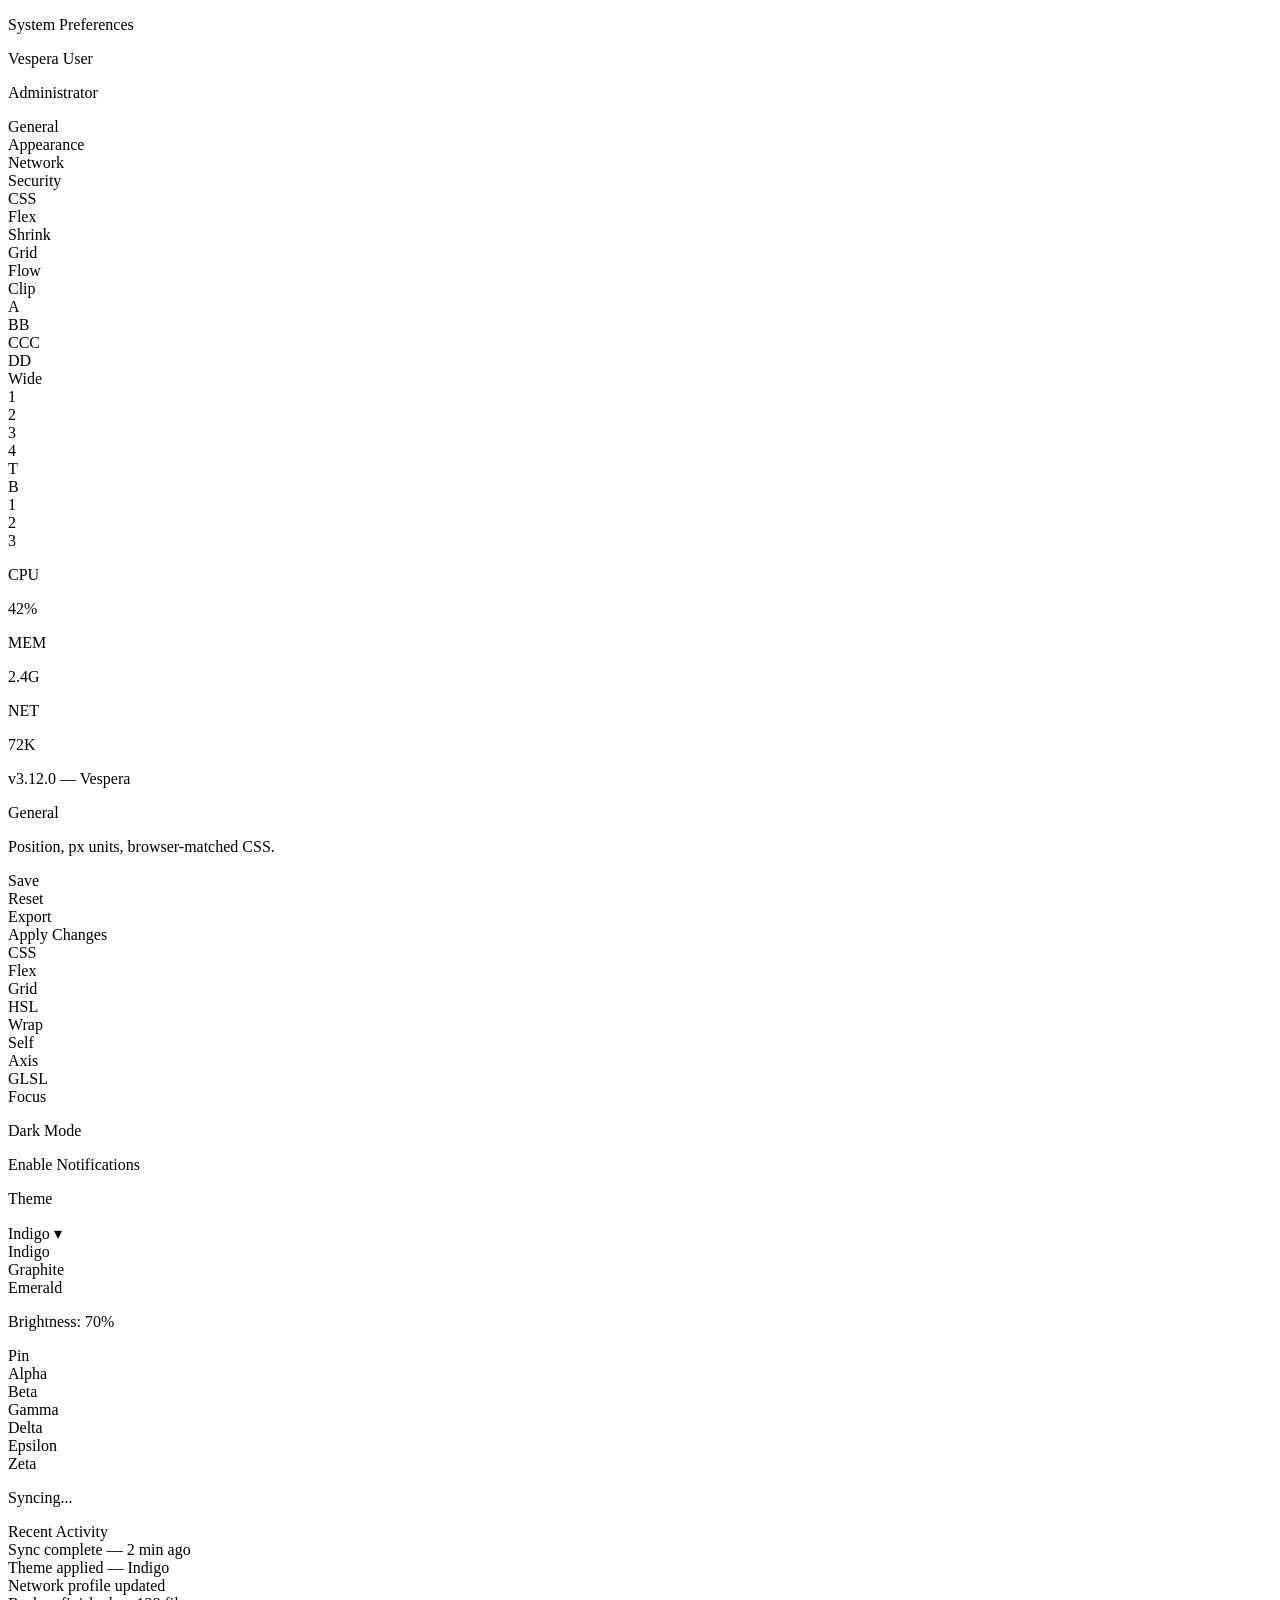
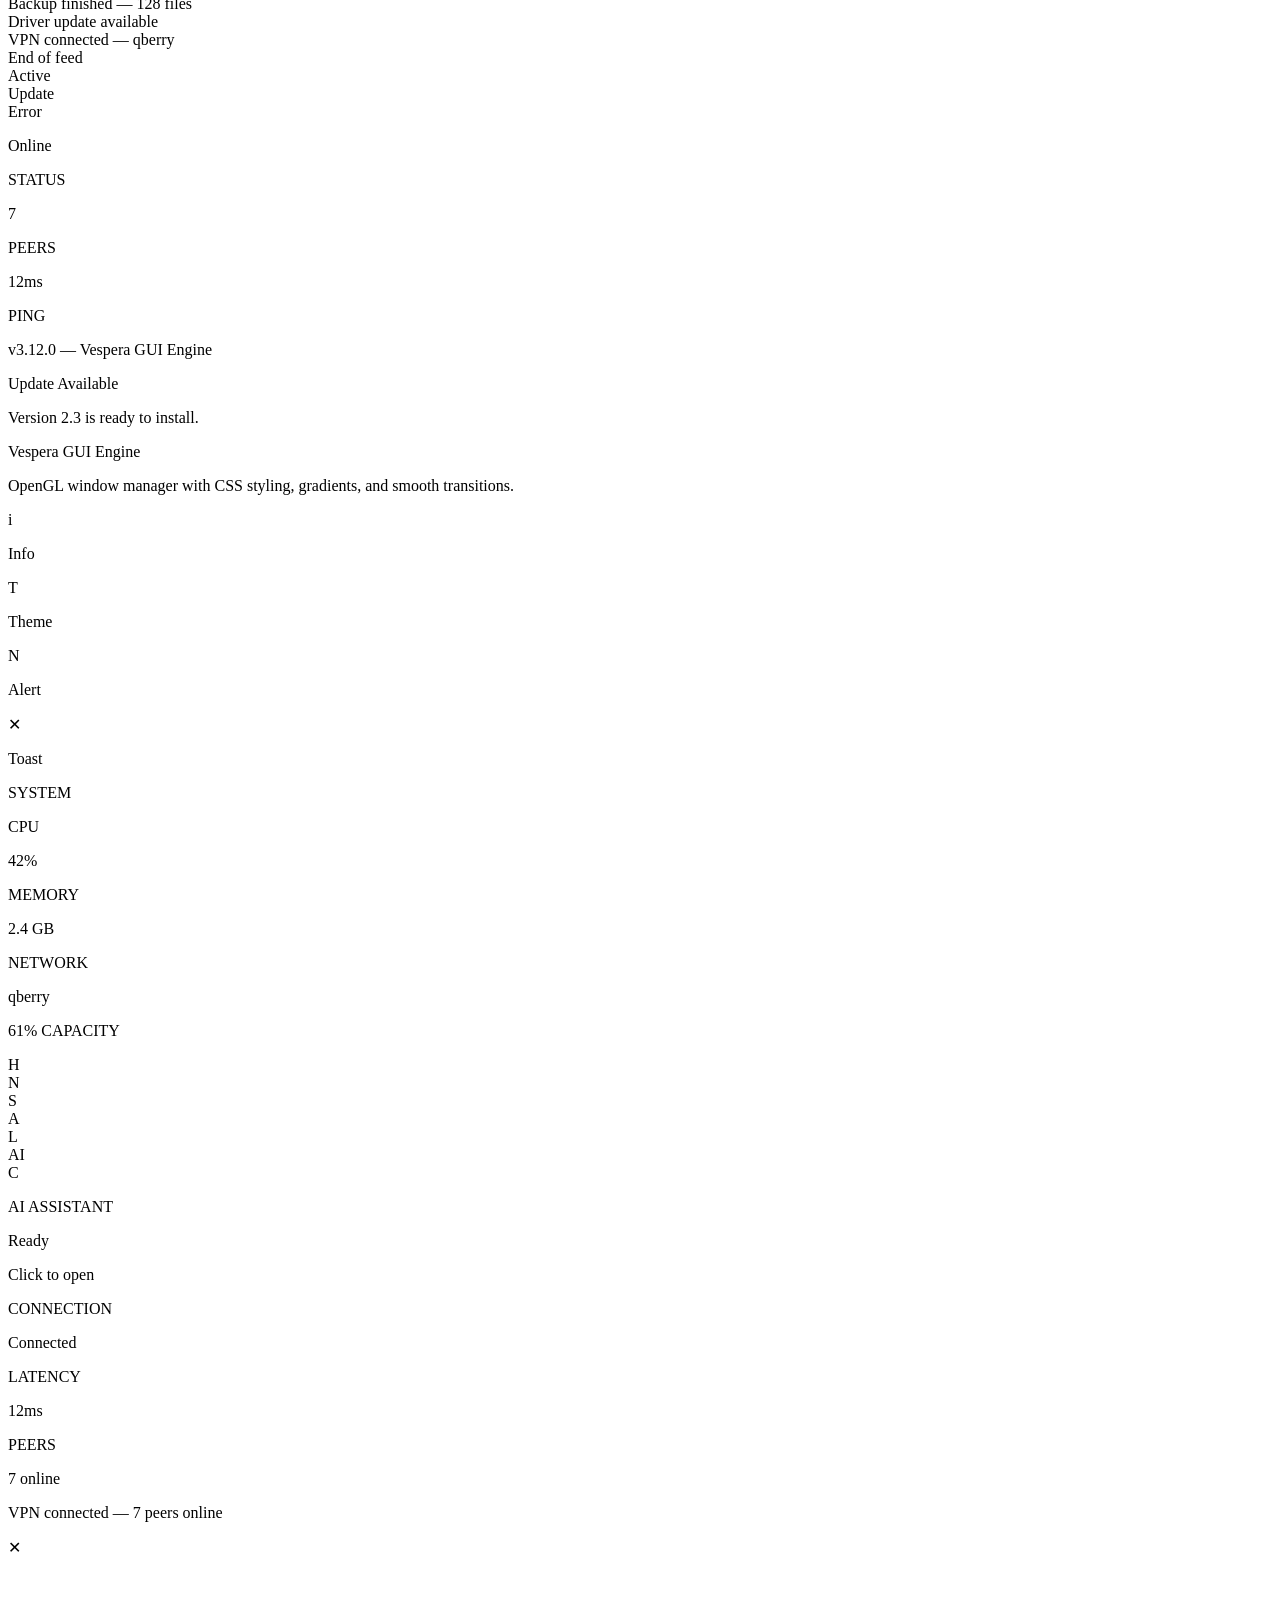
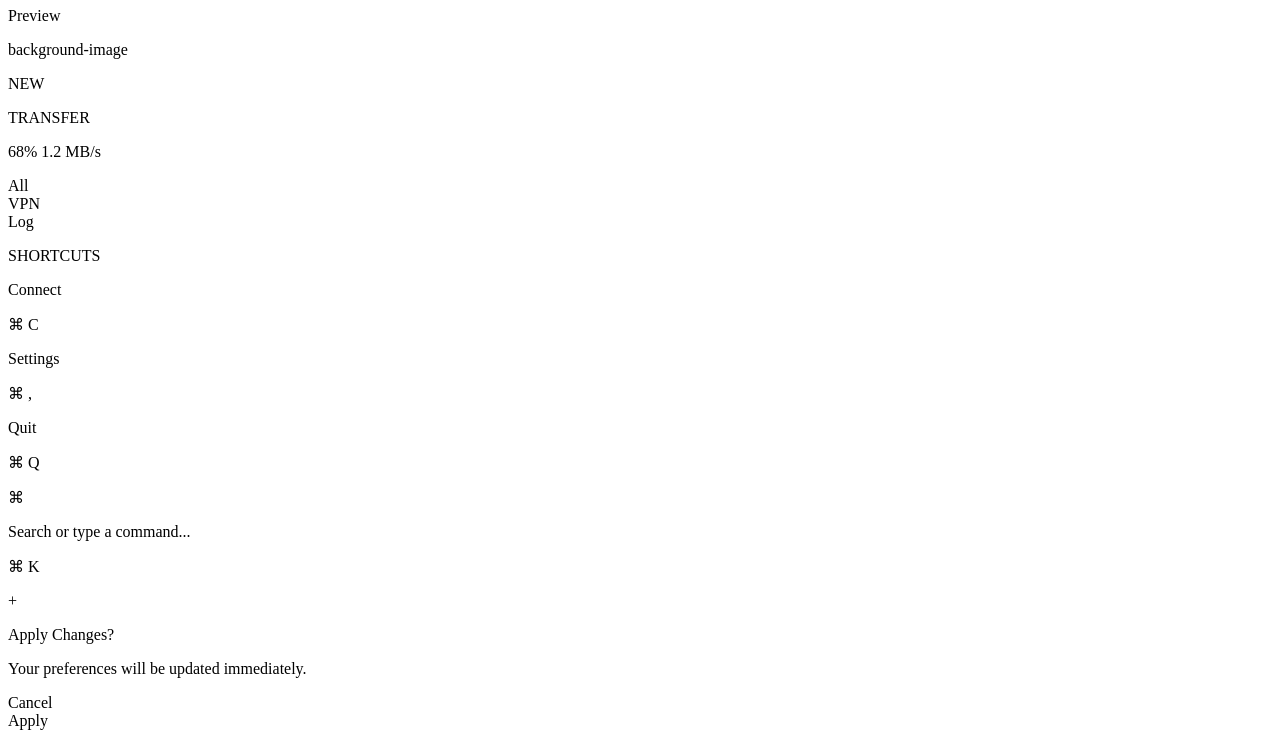
==== ui/demo.html @ 944b17fa "🐛 bug fix" ====
<!DOCTYPE html>
<html lang="en">
<head>
  <meta charset="utf-8">
  <meta name="viewport" content="width=device-width, initial-scale=1">
  <title>Vespera GUI Engine v3.12</title>
  <link rel="stylesheet" type="text/css" href="demo.css">
</head>
<body>
<div id="main_win" class="window focused">
  <div id="title_bar">
    <div id="title_drag" class="title_drag" draggable="1"></div>
    <div id="btn_close" class="btn_os"></div>
    <div id="btn_min" class="btn_os"></div>
    <div id="btn_max" class="btn_os"></div>
    <p id="title_text">System Preferences</p>
  </div>
  <div id="sidebar">
    <div id="sidebar_avatar"></div>
    <p id="sidebar_username">Vespera User</p>
    <p id="sidebar_role">Administrator</p>
    <div id="nav_1" class="nav_item active">General<div id="nav_dot_1" class="nav_dot"></div></div>
    <div id="nav_2" class="nav_item">Appearance<div id="nav_dot_2" class="nav_dot"></div></div>
    <div id="nav_3" class="nav_item">Network</div>
    <div id="nav_4" class="nav_item">Security</div>
    <div id="tag_cloud">
      <div class="tag">CSS</div>
      <div class="tag">Flex</div>
      <div class="tag wide">Shrink</div>
      <div class="tag">Grid</div>
      <div class="tag">Flow</div>
      <div class="tag wide">Clip</div>
    </div>
    <div id="shrink_row">
      <div class="shrink_item">A</div>
      <div class="shrink_item">BB</div>
      <div class="shrink_item">CCC</div>
      <div class="shrink_item">DD</div>
    </div>
    <div id="dense_demo">
      <div id="dense_wide" class="dense_cell">Wide</div>
      <div class="dense_cell">1</div>
      <div class="dense_cell">2</div>
      <div class="dense_cell">3</div>
      <div class="dense_cell">4</div>
    </div>
    <div id="col_dense_demo">
      <div id="col_dense_tall" class="col_dense_cell">T</div>
      <div id="col_dense_b" class="col_dense_cell">B</div>
      <div class="col_dense_cell">1</div>
      <div class="col_dense_cell">2</div>
      <div class="col_dense_cell">3</div>
    </div>
    <div id="stat_cpu" class="stat_card">
      <p class="stat_label">CPU</p>
      <p class="stat_val">42%</p>
      <div class="stat_bar_bg"><div id="cpu_bar_fill" class="stat_bar_fill"></div></div>
    </div>
    <div id="stat_mem" class="stat_card">
      <p class="stat_label">MEM</p>
      <p class="stat_val">2.4G</p>
      <div class="stat_bar_bg"><div id="mem_bar_fill" class="stat_bar_fill"></div></div>
    </div>
    <div id="stat_net" class="stat_card">
      <p class="stat_label">NET</p>
      <p class="stat_val">72K</p>
      <div class="stat_bar_bg"><div id="net_bar_fill" class="stat_bar_fill"></div></div>
    </div>
    <p id="sidebar_version">v3.12.0 — Vespera</p>
  </div>
  <div id="content">
    <p id="section_title">General</p>
    <p id="desc" aria-live="polite">Position, px units, browser-matched CSS.</p>
    <div id="sep1"></div>
    <div id="toolbar">
      <div id="tool_save" class="tool_btn active" role="button" aria-label="Save settings">Save</div>
      <div id="tool_reset" class="tool_btn" role="button">Reset</div>
      <div id="tool_export" class="tool_btn" role="button">Export</div>
    </div>
    <div id="apply_btn" aria-label="Apply all pending settings">Apply Changes</div>
    <div id="chip_row">
      <div class="chip accent" aria-hidden="true">CSS</div>
      <div class="chip" aria-hidden="true">Flex</div>
      <div class="chip">Grid</div>
      <div class="chip">HSL</div>
      <div class="chip">Wrap</div>
      <div class="chip">Self</div>
      <div id="chip_wide" class="chip">Axis</div>
      <div class="chip">GLSL</div>
      <div class="chip">Focus</div>
    </div>
    <p id="toggle_row_label">Dark Mode</p>
    <div id="toggle_knob_track" class="toggle">
      <div id="toggle_knob" class="toggle_knob"></div>
    </div>
    <div id="checkbox_notify" class="checkbox"></div>
    <p id="chk_label">Enable Notifications</p>
    <p id="theme_label">Theme</p>
    <div id="theme_combo">
      <div id="theme_select_box" role="combobox" aria-label="Theme" aria-expanded="false">Indigo  ▾</div>
      <div id="select_panel" class="card hidden">
        <div id="opt_blue" class="select_option">Indigo</div>
        <div id="opt_graphite" class="select_option">Graphite</div>
        <div id="opt_green" class="select_option">Emerald</div>
      </div>
    </div>
    <p id="slider_label">Brightness: 70%</p>
    <div id="slider_track">
      <div id="slider_fill"></div>
      <div id="slider_thumb" draggable="2"></div>
    </div>
    <div id="hscroll_panel">
      <div id="hscroll_inner">
        <div id="hs_pin" class="hscroll_chip">Pin</div>
        <div id="hs_1" class="hscroll_chip">Alpha</div>
        <div id="hs_2" class="hscroll_chip">Beta</div>
        <div id="hs_3" class="hscroll_chip">Gamma</div>
        <div id="hs_4" class="hscroll_chip">Delta</div>
        <div id="hs_5" class="hscroll_chip">Epsilon</div>
        <div id="hs_6" class="hscroll_chip">Zeta</div>
      </div>
    </div>
    <p id="progress_label">Syncing...</p>
    <div id="progress_track">
      <div id="progress_fill"></div>
    </div>
    <!-- activity_panel uses normal document flow for scrollable items -->
    <div id="activity_panel">
      <div id="activity_header" class="activity_sticky">Recent Activity</div>
      <div id="act_1" class="activity_line">Sync complete — 2 min ago</div>
      <div id="act_2" class="activity_line">Theme applied — Indigo</div>
      <div id="act_3" class="activity_line">Network profile updated</div>
      <div id="act_4" class="activity_line">Backup finished — 128 files</div>
      <div id="act_5" class="activity_line">Driver update available</div>
      <div id="act_6" class="activity_line">VPN connected — qberry</div>
      <div id="activity_footer" class="activity_sticky_bottom">End of feed</div>
    </div>
    <div id="badge_active" class="badge">Active</div>
    <div id="badge_update" class="badge">Update</div>
    <div id="badge_err"    class="badge">Error</div>
    <div id="sep2"></div>
    <div id="metrics_row">
      <div id="mp_online" class="metric_pill">
        <p id="mp_val_online" class="mp_val">Online</p>
        <p id="mp_lbl_online" class="mp_label">STATUS</p>
      </div>
      <div id="mp_peers" class="metric_pill">
        <p id="mp_val_peers" class="mp_val">7</p>
        <p id="mp_lbl_peers" class="mp_label">PEERS</p>
      </div>
      <div id="mp_latency" class="metric_pill">
        <p id="mp_val_lat" class="mp_val">12ms</p>
        <p id="mp_lbl_lat" class="mp_label">PING</p>
      </div>
    </div>
    <p id="status_text" aria-live="assertive">v3.12.0 — Vespera GUI Engine</p>
  </div>
</div>
<div id="toast" class="window card">
  <div id="toast_bar">
    <div id="toast_drag" draggable="1"></div>
    <div id="toast_icon"></div>
    <p id="toast_title">Update Available</p>
    <p id="toast_msg">Version 2.3 is ready to install.</p>
    <div id="toast_close"></div>
  </div>
</div>
<div id="info_win" class="window card">
  <div id="info_drag" draggable="1"></div>
  <div id="info_close"></div>
  <div id="info_icon"></div>
  <p id="info_title">Vespera GUI Engine</p>
  <p id="info_msg">OpenGL window manager with CSS styling, gradients, and smooth transitions.</p>
</div>
<div id="dock" class="window">
  <div id="dock_icon_info" class="dock_icon">i<p class="dock_label">Info</p></div>
  <div id="dock_icon_theme" class="dock_icon">T<p class="dock_label">Theme</p></div>
  <div id="dock_icon_notify" class="dock_icon">N<p class="dock_label">Alert</p></div>
  <div id="dock_icon_toast" class="dock_icon">✕<p class="dock_label">Toast</p></div>
</div>
<div id="quick_stats">
  <p id="qs_title">SYSTEM</p>
  <div id="qs_row1" class="qs_row">
    <p class="qs_label">CPU</p>
    <p class="qs_val">42%</p>
    <div id="qs_dot1" class="qs_dot"></div>
  </div>
  <div id="qs_row2" class="qs_row">
    <p class="qs_label">MEMORY</p>
    <p class="qs_val">2.4 GB</p>
    <div id="qs_dot2" class="qs_dot"></div>
  </div>
  <div id="qs_row3" class="qs_row">
    <p class="qs_label">NETWORK</p>
    <p class="qs_val">qberry</p>
    <div id="qs_dot3" class="qs_dot"></div>
  </div>
  <div id="qs_bar"><div id="qs_bar_fill"></div></div>
  <p id="qs_footer">61% CAPACITY</p>
</div>
<div id="vtoolbar">
  <div id="vtb_home" class="vtb active">H</div>
  <div id="vtb_net" class="vtb">N</div>
  <div id="vtb_sec" class="vtb">S</div>
  <div id="vtb_sep"></div>
  <div id="vtb_app" class="vtb">A</div>
  <div id="vtb_log" class="vtb">L</div>
  <div id="vtb_sep2"></div>
  <div id="vtb_ai" class="vtb">AI</div>
  <div id="vtb_cfg" class="vtb">C</div>
</div>
<div id="ai_card">
  <p id="ai_title">AI ASSISTANT</p>
  <div id="ai_orb"></div>
  <p id="ai_status">Ready</p>
  <p id="ai_hint">Click to open</p>
</div>
<div id="status_card">
  <p id="sc_title">CONNECTION</p>
  <div id="sc_dot"></div>
  <p id="sc_status">Connected</p>
  <div id="sc_r1" class="sc_row">
    <p class="sc_rlabel">LATENCY</p>
    <p class="sc_rval">12ms</p>
  </div>
  <div id="sc_r2" class="sc_row">
    <p class="sc_rlabel">PEERS</p>
    <p class="sc_rval">7 online</p>
  </div>
</div>
<!-- Notification pill -->
<div id="notif_pill">
  <div id="notif_dot"></div>
  <p id="notif_text">VPN connected — 7 peers online</p>
  <p id="notif_close">✕</p>
</div>

<!-- Media / Image card -->
<div id="media_card">
  <img id="media_img" src="avatar.jpg" alt="">
  <p id="media_label">Preview</p>
  <p id="media_sub">background-image</p>
  <div id="media_badge">NEW</div>
</div>

<!-- Transfer card -->
<div id="transfer_card">
  <p id="tc_title">TRANSFER</p>
  <div id="tc_icon"></div>
  <p id="tc_val">68%  1.2 MB/s</p>
  <div id="tc_bar_bg"><div id="tc_bar_fill"></div></div>
</div>

<!-- Pill tab bar -->
<div id="tab_bar">
  <div class="tab_pill active">All</div>
  <div class="tab_pill">VPN</div>
  <div class="tab_pill">Log</div>
</div>

<!-- Color swatches -->
<div id="swatch_row">
  <div id="sw1" class="swatch sel"></div>
  <div id="sw2" class="swatch"></div>
  <div id="sw3" class="swatch"></div>
  <div id="sw4" class="swatch"></div>
  <div id="sw5" class="swatch"></div>
</div>

<!-- Keyboard shortcuts card -->
<div id="kbd_card">
  <p id="kbd_title">SHORTCUTS</p>
  <div id="kr1" class="kbd_row">
    <p class="kbd_label">Connect</p>
    <p class="kbd_key">⌘ C</p>
  </div>
  <div id="kr2" class="kbd_row">
    <p class="kbd_label">Settings</p>
    <p class="kbd_key">⌘ ,</p>
  </div>
  <div id="kr3" class="kbd_row">
    <p class="kbd_label">Quit</p>
    <p class="kbd_key">⌘ Q</p>
  </div>
</div>

<div id="cmd_palette">
  <p id="cmd_icon">⌘</p>
  <p id="cmd_text">Search or type a command...</p>
  <p id="cmd_key">⌘ K</p>
</div>

<!-- Floating Action Button -->
<div id="fab">+</div>

<div id="modal_overlay" class="overlay hidden">
  <div id="modal_dialog" class="window">
    <div id="modal_icon"></div>
    <p id="modal_title">Apply Changes?</p>
    <p id="modal_msg">Your preferences will be updated immediately.</p>
    <div id="modal_cancel" role="button" aria-label="Cancel dialog">Cancel</div>
    <div id="modal_confirm" role="button" aria-label="Confirm and apply">Apply</div>
  </div>
</div>
</body>
</html>
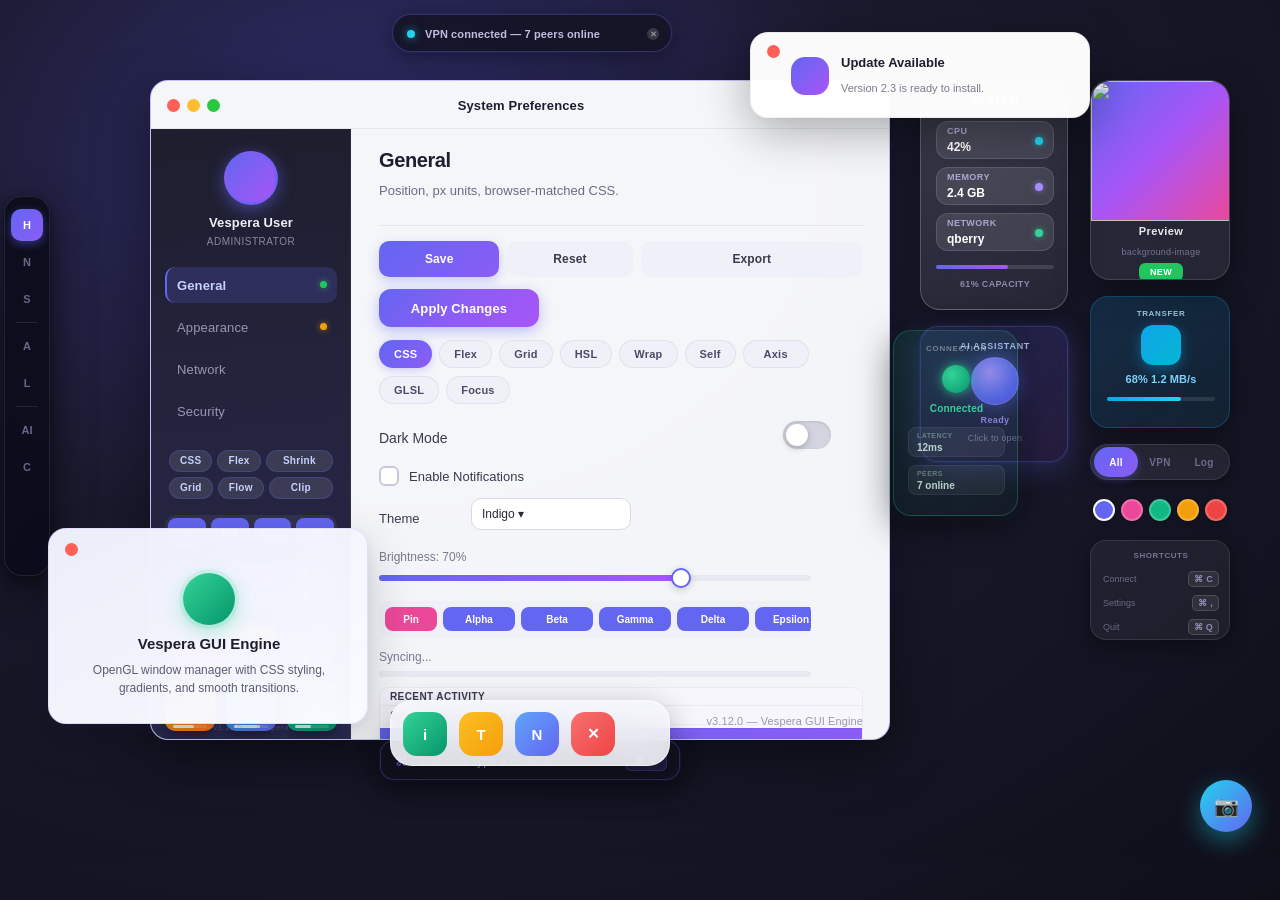
==== commit 52feb0c2: "✨ support to take screenshot for f12" ====
--- a/ui/demo.html
+++ b/ui/demo.html
@@ -10,19 +10,19 @@
 <div id="main_win" class="window focused">
   <div id="title_bar">
     <div id="title_drag" class="title_drag" draggable="1"></div>
-    <div id="btn_close" class="btn_os"></div>
-    <div id="btn_min" class="btn_os"></div>
-    <div id="btn_max" class="btn_os"></div>
+    <div id="btn_close" class="btn_os" onclick="onClose()"></div>
+    <div id="btn_min" class="btn_os" onclick="onMinimize()"></div>
+    <div id="btn_max" class="btn_os" onclick="onMaximize()"></div>
     <p id="title_text">System Preferences</p>
   </div>
   <div id="sidebar">
     <div id="sidebar_avatar"></div>
     <p id="sidebar_username">Vespera User</p>
     <p id="sidebar_role">Administrator</p>
-    <div id="nav_1" class="nav_item active">General<div id="nav_dot_1" class="nav_dot"></div></div>
-    <div id="nav_2" class="nav_item">Appearance<div id="nav_dot_2" class="nav_dot"></div></div>
-    <div id="nav_3" class="nav_item">Network</div>
-    <div id="nav_4" class="nav_item">Security</div>
+    <div id="nav_1" class="nav_item active" onclick="onNavClick()">General<div id="nav_dot_1" class="nav_dot"></div></div>
+    <div id="nav_2" class="nav_item" onclick="onNavClick()">Appearance<div id="nav_dot_2" class="nav_dot"></div></div>
+    <div id="nav_3" class="nav_item" onclick="onNavClick()">Network</div>
+    <div id="nav_4" class="nav_item" onclick="onNavClick()">Security</div>
     <div id="tag_cloud">
       <div class="tag">CSS</div>
       <div class="tag">Flex</div>
@@ -73,11 +73,11 @@
     <p id="desc" aria-live="polite">Position, px units, browser-matched CSS.</p>
     <div id="sep1"></div>
     <div id="toolbar">
-      <div id="tool_save" class="tool_btn active" role="button" aria-label="Save settings">Save</div>
-      <div id="tool_reset" class="tool_btn" role="button">Reset</div>
-      <div id="tool_export" class="tool_btn" role="button">Export</div>
-    </div>
-    <div id="apply_btn" aria-label="Apply all pending settings">Apply Changes</div>
+      <div id="tool_save" class="tool_btn active" role="button" aria-label="Save settings" onclick="onToolClick()">Save</div>
+      <div id="tool_reset" class="tool_btn" role="button" onclick="onToolClick()">Reset</div>
+      <div id="tool_export" class="tool_btn" role="button" onclick="onToolClick()">Export</div>
+    </div>
+    <div id="apply_btn" aria-label="Apply all pending settings" onclick="onApply()">Apply Changes</div>
     <div id="chip_row">
       <div class="chip accent" aria-hidden="true">CSS</div>
       <div class="chip" aria-hidden="true">Flex</div>
@@ -90,18 +90,18 @@
       <div class="chip">Focus</div>
     </div>
     <p id="toggle_row_label">Dark Mode</p>
-    <div id="toggle_knob_track" class="toggle">
+    <div id="toggle_knob_track" class="toggle" onclick="onToggleClick()">
       <div id="toggle_knob" class="toggle_knob"></div>
     </div>
-    <div id="checkbox_notify" class="checkbox"></div>
+    <div id="checkbox_notify" class="checkbox" onclick="onCheckboxClick()"></div>
     <p id="chk_label">Enable Notifications</p>
     <p id="theme_label">Theme</p>
     <div id="theme_combo">
-      <div id="theme_select_box" role="combobox" aria-label="Theme" aria-expanded="false">Indigo  ▾</div>
+      <div id="theme_select_box" role="combobox" aria-label="Theme" aria-expanded="false" onclick="onSelectToggle()">Indigo  ▾</div>
       <div id="select_panel" class="card hidden">
-        <div id="opt_blue" class="select_option">Indigo</div>
-        <div id="opt_graphite" class="select_option">Graphite</div>
-        <div id="opt_green" class="select_option">Emerald</div>
+        <div id="opt_blue" class="select_option" onclick="onSelectOption()">Indigo</div>
+        <div id="opt_graphite" class="select_option" onclick="onSelectOption()">Graphite</div>
+        <div id="opt_green" class="select_option" onclick="onSelectOption()">Emerald</div>
       </div>
     </div>
     <p id="slider_label">Brightness: 70%</p>
@@ -162,21 +162,21 @@
     <div id="toast_icon"></div>
     <p id="toast_title">Update Available</p>
     <p id="toast_msg">Version 2.3 is ready to install.</p>
-    <div id="toast_close"></div>
+    <div id="toast_close" onclick="onToastDismiss()"></div>
   </div>
 </div>
 <div id="info_win" class="window card">
   <div id="info_drag" draggable="1"></div>
-  <div id="info_close"></div>
+  <div id="info_close" onclick="onInfoClose()"></div>
   <div id="info_icon"></div>
   <p id="info_title">Vespera GUI Engine</p>
   <p id="info_msg">OpenGL window manager with CSS styling, gradients, and smooth transitions.</p>
 </div>
 <div id="dock" class="window">
-  <div id="dock_icon_info" class="dock_icon">i<p class="dock_label">Info</p></div>
-  <div id="dock_icon_theme" class="dock_icon">T<p class="dock_label">Theme</p></div>
-  <div id="dock_icon_notify" class="dock_icon">N<p class="dock_label">Alert</p></div>
-  <div id="dock_icon_toast" class="dock_icon">✕<p class="dock_label">Toast</p></div>
+  <div id="dock_icon_info" class="dock_icon" onclick="onDockInfo()">i<p class="dock_label">Info</p></div>
+  <div id="dock_icon_theme" class="dock_icon" onclick="onDockTheme()">T<p class="dock_label">Theme</p></div>
+  <div id="dock_icon_notify" class="dock_icon" onclick="onDockNotify()">N<p class="dock_label">Alert</p></div>
+  <div id="dock_icon_toast" class="dock_icon" onclick="onDockToast()">✕<p class="dock_label">Toast</p></div>
 </div>
 <div id="quick_stats">
   <p id="qs_title">SYSTEM</p>
@@ -253,18 +253,18 @@
 
 <!-- Pill tab bar -->
 <div id="tab_bar">
-  <div class="tab_pill active">All</div>
-  <div class="tab_pill">VPN</div>
-  <div class="tab_pill">Log</div>
+  <div class="tab_pill active" onclick="onTabPillClick()">All</div>
+  <div class="tab_pill" onclick="onTabPillClick()">VPN</div>
+  <div class="tab_pill" onclick="onTabPillClick()">Log</div>
 </div>
 
 <!-- Color swatches -->
 <div id="swatch_row">
-  <div id="sw1" class="swatch sel"></div>
-  <div id="sw2" class="swatch"></div>
-  <div id="sw3" class="swatch"></div>
-  <div id="sw4" class="swatch"></div>
-  <div id="sw5" class="swatch"></div>
+  <div id="sw1" class="swatch sel" onclick="onSwatchClick()"></div>
+  <div id="sw2" class="swatch" onclick="onSwatchClick()"></div>
+  <div id="sw3" class="swatch" onclick="onSwatchClick()"></div>
+  <div id="sw4" class="swatch" onclick="onSwatchClick()"></div>
+  <div id="sw5" class="swatch" onclick="onSwatchClick()"></div>
 </div>
 
 <!-- Keyboard shortcuts card -->
@@ -291,16 +291,79 @@
 </div>
 
 <!-- Floating Action Button -->
-<div id="fab">+</div>
+<div id="fab" onclick="onScreenshot()" title="Screenshot (F12)">📷</div>
 
 <div id="modal_overlay" class="overlay hidden">
   <div id="modal_dialog" class="window">
     <div id="modal_icon"></div>
     <p id="modal_title">Apply Changes?</p>
     <p id="modal_msg">Your preferences will be updated immediately.</p>
-    <div id="modal_cancel" role="button" aria-label="Cancel dialog">Cancel</div>
-    <div id="modal_confirm" role="button" aria-label="Confirm and apply">Apply</div>
-  </div>
-</div>
+    <div id="modal_cancel" role="button" aria-label="Cancel dialog" onclick="onModalCancel()">Cancel</div>
+    <div id="modal_confirm" role="button" aria-label="Confirm and apply" onclick="onModalConfirm()">Apply</div>
+  </div>
+</div>
+<script>
+/* Browser implementations — opengl_gui maps the same names to C handlers */
+function _el() { return event && event.currentTarget; }
+function onClose() { window.close(); }
+function onMinimize() {}
+function onMaximize() {}
+function onApply() {
+  document.getElementById('modal_overlay').classList.remove('hidden');
+}
+function onModalCancel() {
+  document.getElementById('modal_overlay').classList.add('hidden');
+}
+function onModalConfirm() {
+  document.getElementById('desc').textContent = 'Settings applied. Gradient CSS engine active!';
+  document.getElementById('modal_overlay').classList.add('hidden');
+}
+function onNavClick() {
+  const el = _el();
+  for (let i = 1; i <= 4; i++) document.getElementById('nav_' + i)?.classList.remove('active');
+  el.classList.add('active');
+  document.getElementById('section_title').textContent = el.childNodes[0].textContent.trim();
+}
+function onToolClick() {
+  const el = _el();
+  document.querySelectorAll('.tool_btn').forEach(b => b.classList.remove('active'));
+  el.classList.add('active');
+  document.getElementById('desc').textContent = 'Toolbar: ' + el.textContent + ' selected.';
+}
+function onToggleClick() { _el().classList.toggle('on'); }
+function onCheckboxClick() {
+  const el = _el();
+  el.classList.toggle('checked');
+  document.getElementById('chk_label').textContent = el.classList.contains('checked') ? 'Notifications: On' : 'Enable Notifications';
+}
+function onSelectToggle() {
+  document.getElementById('select_panel').classList.toggle('hidden');
+}
+function onSelectOption() {
+  const el = _el();
+  document.getElementById('theme_select_box').textContent = el.textContent + '  ▾';
+  document.getElementById('select_panel').classList.add('hidden');
+}
+function onToastDismiss() { document.getElementById('toast').style.display = 'none'; }
+function onInfoClose() { document.getElementById('info_win').style.display = 'none'; }
+function onDockInfo() {
+  const w = document.getElementById('info_win');
+  w.style.display = w.style.display === 'none' ? '' : 'none';
+}
+function onDockTheme() { onToggleClick.call(document.getElementById('toggle_knob_track')); }
+function onDockNotify() { onCheckboxClick.call(document.getElementById('checkbox_notify')); }
+function onDockToast() { document.getElementById('toast').style.display = ''; }
+function onSwatchClick() {
+  const el = _el();
+  document.querySelectorAll('.swatch').forEach(s => s.classList.remove('sel'));
+  el.classList.add('sel');
+}
+function onTabPillClick() {
+  const el = _el();
+  el.parentElement.querySelectorAll('.tab_pill').forEach(p => p.classList.remove('active'));
+  el.classList.add('active');
+}
+function onScreenshot() { alert('Screenshot: press F12 in Vespera GUI, or use Print Screen in browser.'); }
+</script>
 </body>
 </html>
--- a/ui/demo.css
+++ b/ui/demo.css
@@ -0,0 +1,1490 @@
+/* Vespera GUI Engine v3.12 — Shadow clip fix, text z-order, stylish widgets */
+
+/* ── Reset & Base ── */
+*, *::before, *::after { box-sizing: border-box; margin: 0; padding: 0; }
+html, body {
+  min-height: 100%;
+  background: radial-gradient(ellipse at 30% 20%, #312e6e 0%, #1a1a2e 40%, #0f0f1a 100%);
+  font-family: -apple-system, BlinkMacSystemFont, "Inter", "Segoe UI", sans-serif;
+  -webkit-font-smoothing: antialiased;
+}
+body {
+  position: relative;
+  min-width: 1040px;
+  min-height: 860px;
+}
+
+/* Text should stay inside its CSS box in both browsers and opengl_gui. */
+p, div, span {
+  overflow-wrap: break-word;
+}
+.btn_os, .nav_item, .tool_btn, .chip, .tag, .badge, .dock_icon,
+.hscroll_chip, .tab_pill, .select_option, .metric_pill {
+  white-space: nowrap;
+  text-overflow: ellipsis;
+  overflow: hidden;
+}
+
+/* ── Shared positioning helpers ── */
+.window { position: absolute; box-sizing: border-box; }
+#main_win, #toast, #info_win, #dock, #modal_overlay { position: absolute; box-sizing: border-box; }
+#sidebar, #content, #title_bar { position: absolute; box-sizing: border-box; }
+
+/* ── Window chrome ── */
+.window {
+  background: rgba(252,253,255,0.97);
+  border-radius: 18px;
+  border: 1px solid rgba(255,255,255,0.18);
+  box-shadow: 0 12px 48px rgba(0,0,0,0.32);
+}
+.window.focused {
+  border-color: rgba(99,102,241,0.35);
+  box-shadow: 0 16px 56px rgba(0,0,0,0.42);
+}
+.card {
+  border: 1px solid rgba(0,0,0,0.06);
+  background: rgba(255,255,255,0.98);
+}
+.hidden { display: none !important; }
+.overlay { border-radius: 0 !important; }
+
+/* ── Main window ── */
+#main_win { width: 740px; height: 660px; left: 150px; top: 80px; z-index: 10; overflow: hidden; }
+
+/* ── Title bar ── */
+#title_bar {
+  position: absolute;
+  background: transparent;
+  width: 740px; height: 48px;
+  left: 0; top: 0;
+  display: flex; align-items: center;
+  border-bottom: 1px solid rgba(0,0,0,0.06);
+}
+#title_text {
+  position: absolute;
+  color: #1e1e2e;
+  left: 0; top: 0; width: 740px; height: 48px;
+  display: flex; align-items: center; justify-content: center;
+  text-align: center;
+  font-weight: 600; font-size: 13px;
+  letter-spacing: 0.01em;
+  pointer-events: none;
+}
+.title_drag { position: absolute; width: 740px; height: 48px; left: 0; top: 0; cursor: move; }
+.btn_os {
+  position: absolute;
+  width: 13px; height: 13px;
+  border-radius: 50%;
+  top: 18px; cursor: pointer; z-index: 20;
+  transition: filter 0.1s;
+}
+.btn_os:hover { filter: brightness(1.15); }
+#btn_close { background: #ff5f57; left: 16px; }
+#btn_min   { background: #febc2e; left: 36px; }
+#btn_max   { background: #28c840; left: 56px; }
+
+/* ── Sidebar ── */
+#sidebar {
+  position: absolute;
+  background: linear-gradient(175deg, #1e1e2e 0%, #252542 60%, #2a2a50 100%);
+  width: 200px; height: 612px;
+  left: 0; top: 48px;
+  border-right: 1px solid rgba(255,255,255,0.06);
+  overflow: hidden;
+}
+
+/* Avatar */
+#sidebar_avatar {
+  position: absolute;
+  background: linear-gradient(135deg, #6366f1, #a855f7);
+  border-radius: 50%;
+  width: 54px; height: 54px;
+  left: 73px; top: 22px;
+  box-shadow: 0 4px 16px rgba(99,102,241,0.55);
+  border: 3px solid rgba(99,102,241,0.35);
+}
+#sidebar_username {
+  position: absolute;
+  color: #f0f0f8;
+  left: 0; top: 86px;
+  width: 200px; height: 20px;
+  text-align: center;
+  font-weight: 700; font-size: 13px;
+  letter-spacing: 0.01em;
+}
+#sidebar_role {
+  position: absolute;
+  color: rgba(180,180,210,0.7);
+  left: 0; top: 107px;
+  width: 200px; height: 16px;
+  text-align: center;
+  font-size: 10px; letter-spacing: 0.05em; text-transform: uppercase;
+}
+
+/* Nav items */
+.nav_item {
+  position: absolute;
+  color: rgba(190,190,220,0.75);
+  width: 172px; height: 36px;
+  border-radius: 10px;
+  left: 14px;
+  padding: 0 12px;
+  display: flex; align-items: center;
+  cursor: pointer;
+  font-size: 13px; font-weight: 500;
+  transition: background 0.15s, color 0.15s;
+  letter-spacing: 0.01em;
+}
+.nav_item:hover { background: rgba(255,255,255,0.08); color: #f0f0f8; }
+.nav_item.active {
+  background: rgba(99,102,241,0.2);
+  color: #c7d2fe;
+  font-weight: 600;
+  border-left: 2px solid #6366f1;
+  padding-left: 10px;
+}
+.nav_item:focus-visible { background: rgba(255,255,255,0.12); outline: 1px solid #c7d2fe; }
+#nav_1 { top: 138px; } #nav_2 { top: 180px; } #nav_3 { top: 222px; } #nav_4 { top: 264px; }
+
+/* Tag cloud */
+#tag_cloud {
+  position: absolute;
+  display: flex; flex-wrap: wrap;
+  gap: 5px;
+  place-content: center;
+  width: 172px; height: 62px;
+  left: 14px; top: 314px;
+  padding: 4px;
+}
+.tag {
+  background: rgba(255,255,255,0.1);
+  color: #c7d2fe;
+  border: 1px solid rgba(99,102,241,0.25);
+  height: 22px;
+  padding: 0 10px;
+  border-radius: 11px;
+  display: flex; align-items: center; justify-content: center;
+  font-size: 10px; font-weight: 700;
+  letter-spacing: 0.03em;
+}
+.tag.wide { flex: 1 1 64px; min-width: 48px; }
+
+/* Shrink row */
+#shrink_row {
+  position: absolute;
+  display: flex;
+  flex-direction: row;
+  gap: 5px;
+  width: 172px; height: 34px;
+  left: 14px; top: 386px;
+  padding: 3px;
+  background: rgba(255,255,255,0.06);
+  border-radius: 10px;
+}
+.shrink_item {
+  background: #6366f1;
+  color: #fff;
+  height: 28px;
+  border-radius: 8px;
+  display: flex; align-items: center; justify-content: center;
+  font-size: 11px; font-weight: 700;
+  flex: 1 1 0;
+  min-width: 0;
+}
+
+/* Dense demo */
+#dense_demo {
+  position: absolute;
+  display: grid;
+  grid-template-columns: repeat(3, 1fr);
+  grid-auto-rows: 20px;
+  grid-auto-flow: row dense;
+  place-items: center;
+  gap: 3px;
+  width: 172px; height: 56px;
+  left: 14px; top: 428px;
+  padding: 6px;
+  background: rgba(255,255,255,0.06);
+  border-radius: 10px;
+}
+.dense_cell {
+  background: #6366f1;
+  color: #fff;
+  width: 100%; height: 100%;
+  border-radius: 5px;
+  display: flex; align-items: center; justify-content: center;
+  font-size: 10px; font-weight: 700;
+}
+#dense_wide { grid-column: span 2; background: #a855f7; }
+
+/* Column dense demo */
+#col_dense_demo {
+  position: absolute;
+  display: grid;
+  grid-auto-flow: column dense;
+  grid-template-rows: repeat(2, 20px);
+  grid-template-columns: repeat(3, 1fr);
+  place-items: center;
+  gap: 3px;
+  width: 172px; height: 52px;
+  left: 14px; top: 492px;
+  padding: 6px;
+  background: rgba(255,255,255,0.06);
+  border-radius: 8px;
+}
+.col_dense_cell {
+  background: #8b5cf6;
+  color: #fff;
+  width: 100%; height: 100%;
+  border-radius: 5px;
+  display: flex; align-items: center; justify-content: center;
+  font-size: 10px; font-weight: 700;
+}
+#col_dense_tall { grid-row: span 2; background: #ec4899; }
+#col_dense_b    { background: #f59e0b; }
+
+/* Stat mini-cards */
+.stat_card {
+  position: absolute;
+  border-radius: 10px;
+  width: 50px; height: 50px;
+  box-shadow: 0 4px 10px rgba(0,0,0,0.3);
+}
+#stat_cpu { background: linear-gradient(135deg, #f59e0b, #f97316); left: 14px; top: 552px; }
+#stat_mem { background: linear-gradient(135deg, #06b6d4, #6366f1); left: 75px; top: 552px; }
+#stat_net { background: linear-gradient(135deg, #10b981, #059669); left: 136px; top: 552px; }
+.stat_label {
+  position: absolute;
+  color: rgba(255,255,255,0.85);
+  width: 50px; height: 16px;
+  left: 0; top: 7px;
+  text-align: center;
+  font-size: 8px; font-weight: 700; letter-spacing: 0.06em;
+}
+.stat_val {
+  position: absolute;
+  color: #fff;
+  width: 50px; height: 18px;
+  left: 0; top: 26px;
+  text-align: center;
+  font-size: 11px; font-weight: 700;
+}
+
+/* ── Content panel ── */
+#content {
+  position: absolute;
+  background: transparent;
+  width: 540px; height: 612px;
+  left: 200px; top: 48px;
+  overflow: hidden;
+}
+
+#section_title {
+  position: absolute;
+  color: #1e1e2e;
+  left: 28px; top: 20px;
+  width: 484px; height: 28px;
+  font-size: 20px; font-weight: 700;
+  letter-spacing: -0.02em;
+}
+#desc {
+  position: absolute;
+  color: #6b6b84;
+  width: 484px; height: 36px;
+  left: 28px; top: 52px;
+  font-size: 13px; line-height: 1.5;
+}
+#sep1 {
+  position: absolute;
+  background: rgba(0,0,0,0.07);
+  height: 1px; width: 484px;
+  left: 28px; top: 96px;
+}
+
+/* Toolbar */
+#toolbar {
+  position: absolute;
+  display: flex; flex-direction: row;
+  align-items: center;
+  gap: 8px;
+  width: 484px; height: 40px;
+  left: 28px; top: 110px;
+}
+.tool_btn {
+  background: #f0f0f8;
+  color: #3a3a50;
+  height: 36px;
+  border-radius: 10px;
+  display: flex; align-items: center; justify-content: center;
+  text-align: center;
+  font-size: 12px; font-weight: 600;
+  cursor: pointer;
+  transition: background 0.12s, color 0.12s, transform 0.1s;
+  flex: 1 1 auto;
+  letter-spacing: 0.01em;
+}
+.tool_btn:hover { background: #e0e0ec; color: #1e1e2e; transform: translateY(-1px); }
+.tool_btn:active { transform: translateY(0); }
+.tool_btn.active {
+  background: linear-gradient(135deg, #6366f1, #8b5cf6);
+  color: #fff;
+  box-shadow: 0 4px 12px rgba(99,102,241,0.3);
+}
+.tool_btn:focus-visible { outline: 2px solid rgba(99,102,241,0.5); }
+#tool_export { flex: 2 1 auto; }
+
+/* Apply button */
+#apply_btn {
+  position: absolute;
+  background: linear-gradient(135deg, #6366f1, #8b5cf6, #a855f7);
+  color: #fff;
+  width: 160px; height: 38px;
+  border-radius: 12px;
+  left: 28px; top: 160px;
+  display: flex; align-items: center; justify-content: center;
+  text-align: center;
+  font-weight: 700; font-size: 13px;
+  cursor: pointer;
+  transition: all 0.15s;
+  box-shadow: 0 4px 14px rgba(99,102,241,0.4);
+  letter-spacing: 0.01em;
+}
+#apply_btn:hover {
+  background: linear-gradient(135deg, #818cf8, #a78bfa);
+  box-shadow: 0 6px 18px rgba(99,102,241,0.5);
+  transform: translateY(-1px);
+}
+#apply_btn:active { transform: translateY(0); box-shadow: 0 2px 8px rgba(99,102,241,0.25); }
+#apply_btn:focus-visible { outline: 2px solid rgba(99,102,241,0.6); outline-offset: 2px; }
+
+/* Chip row */
+#chip_row {
+  position: absolute;
+  display: flex; flex-wrap: wrap;
+  gap: 7px;
+  align-items: center;
+  width: 484px; height: auto;
+  min-height: 66px;
+  left: 28px; top: 210px;
+}
+.chip {
+  background: #f0f0f8;
+  color: #4b4b68;
+  border: 1px solid rgba(0,0,0,0.06);
+  height: 28px;
+  padding: 0 14px;
+  border-radius: 14px;
+  display: flex; align-items: center; justify-content: center;
+  font-size: 11px; font-weight: 600;
+  transition: background 0.12s, color 0.12s;
+  letter-spacing: 0.02em;
+}
+.chip:hover { background: #e4e4f4; color: #1e1e2e; }
+.chip.accent {
+  background: linear-gradient(135deg, #6366f1, #8b5cf6);
+  color: #fff;
+  border-color: transparent;
+  box-shadow: 0 2px 8px rgba(99,102,241,0.3);
+}
+#chip_wide { padding: 0 20px; }
+
+/* Toggle */
+#toggle_row_label {
+  position: absolute;
+  color: #3a3a50;
+  left: 28px; top: 295px;
+  width: 200px; height: 28px;
+  display: flex; align-items: center;
+  font-size: 14px; font-weight: 500;
+}
+.toggle {
+  position: absolute;
+  width: 48px; height: 28px;
+  border-radius: 14px;
+  background: #d4d4e0;
+  left: 432px; top: 292px;
+  cursor: pointer;
+  transition: background 0.2s;
+  box-shadow: inset 0 1px 3px rgba(0,0,0,0.12);
+}
+.toggle.on { background: #6366f1; }
+.toggle_knob {
+  position: absolute;
+  width: 22px; height: 22px;
+  border-radius: 50%;
+  background: #fff;
+  box-shadow: 0 2px 6px rgba(0,0,0,0.25);
+  left: 3px; top: 3px;
+  transition: left 0.2s cubic-bezier(.4,0,.2,1);
+}
+.toggle.on .toggle_knob { left: 23px; }
+
+/* Checkbox */
+.checkbox {
+  position: absolute;
+  width: 20px; height: 20px;
+  border-radius: 6px;
+  background: #fff;
+  border: 2px solid #c8c8d8;
+  left: 28px; top: 337px;
+  cursor: pointer;
+  transition: background 0.15s, border-color 0.15s;
+}
+.checkbox.checked { background: #6366f1; border-color: #4f46e5; }
+#chk_label {
+  position: absolute;
+  color: #3a3a50;
+  left: 58px; top: 335px;
+  width: 300px; height: 24px;
+  display: flex; align-items: center;
+  font-size: 13px;
+}
+
+/* Theme selector */
+#theme_label {
+  position: absolute;
+  color: #3a3a50;
+  left: 28px; top: 373px;
+  width: 80px; height: 32px;
+  display: flex; align-items: center;
+  font-size: 13px; font-weight: 500;
+}
+#theme_combo { position: absolute; left: 120px; top: 369px; width: 160px; height: 32px; }
+#theme_combo:focus-within {
+  border-radius: 10px;
+  box-shadow: 0 0 0 2px rgba(99,102,241,0.3);
+}
+#theme_select_box {
+  position: absolute;
+  background: #fff;
+  color: #2a2a3a;
+  border: 1.5px solid #d8d8e8;
+  border-radius: 10px;
+  left: 0; top: 0; width: 160px; height: 32px;
+  padding: 0 10px;
+  display: flex; align-items: center;
+  cursor: pointer;
+  font-size: 12px; font-weight: 500;
+  transition: border-color 0.12s;
+}
+#theme_select_box:hover { border-color: #6366f1; }
+#theme_select_box:focus-visible { border-color: #6366f1; border-width: 2px; outline: none; }
+#select_panel {
+  position: absolute;
+  background: #fff;
+  border-radius: 10px;
+  border: 1px solid #e0e0ef;
+  left: 0; top: 36px;
+  width: 160px; height: 94px;
+  box-shadow: 0 12px 32px rgba(0,0,0,0.14);
+  z-index: 200;
+  overflow: hidden;
+}
+.select_option {
+  position: absolute;
+  background: transparent;
+  color: #2a2a3a;
+  width: 160px; height: 30px;
+  left: 0;
+  padding: 0 12px;
+  display: flex; align-items: center;
+  cursor: pointer;
+  font-size: 12px;
+  transition: background 0.1s;
+}
+.select_option:hover { background: rgba(99,102,241,0.08); color: #6366f1; }
+.select_option:focus-visible { background: rgba(99,102,241,0.08); outline: 1px solid rgba(99,102,241,0.4); }
+#opt_blue { top: 2px; } #opt_graphite { top: 32px; } #opt_green { top: 62px; }
+
+/* Slider */
+#slider_label {
+  position: absolute;
+  color: #7a7a90;
+  left: 28px; top: 418px;
+  width: 300px; height: 20px;
+  display: flex; align-items: center;
+  font-size: 12px;
+}
+#slider_track {
+  position: absolute;
+  background: #e8e8f0;
+  border-radius: 5px;
+  width: 432px; height: 6px;
+  left: 28px; top: 446px;
+}
+#slider_fill {
+  background: linear-gradient(90deg, #6366f1, #a855f7);
+  border-radius: 5px;
+  width: 302px; height: 6px;
+  position: absolute; left: 0; top: 0;
+}
+#slider_thumb {
+  position: absolute;
+  background: #fff;
+  border-radius: 50%;
+  width: 20px; height: 20px;
+  border: 2px solid #6366f1;
+  left: 292px; top: -7px;
+  box-shadow: 0 2px 8px rgba(0,0,0,0.18);
+  cursor: pointer;
+  transition: transform 0.1s;
+}
+#slider_thumb:hover { transform: scale(1.15); }
+
+/* Horizontal scroll */
+#hscroll_panel {
+  position: absolute;
+  background: #f0f0f8;
+  border-radius: 10px;
+  width: 432px; height: 36px;
+  left: 28px; top: 472px;
+  padding: 6px;
+  overflow-x: auto;
+  overflow-y: hidden;
+  scrollbar-width: thin;
+  scrollbar-color: rgba(99,102,241,0.5) #f0f0f8;
+}
+#hscroll_inner {
+  /* Use flex so chips flow naturally */
+  position: relative;
+  display: flex;
+  flex-direction: row;
+  gap: 6px;
+  width: max-content;
+  height: 24px;
+  align-items: center;
+}
+.hscroll_chip {
+  position: relative;
+  background: #6366f1;
+  color: #fff;
+  width: 72px; height: 24px;
+  border-radius: 8px;
+  display: flex; align-items: center; justify-content: center;
+  font-size: 10px; font-weight: 700;
+  flex-shrink: 0;
+}
+#hs_pin {
+  position: sticky;
+  left: 0;
+  background: #ec4899;
+  width: 52px;
+  z-index: 2;
+}
+
+/* Progress */
+#progress_label {
+  position: absolute;
+  color: #7a7a90;
+  left: 28px; top: 518px;
+  width: 300px; height: 20px;
+  display: flex; align-items: center;
+  font-size: 12px;
+}
+#progress_track {
+  position: absolute;
+  background: #e8e8f0;
+  border-radius: 5px;
+  width: 432px; height: 6px;
+  left: 28px; top: 542px;
+}
+#progress_fill {
+  background: linear-gradient(90deg, #22d3ee, #6366f1);
+  border-radius: 5px;
+  width: 0; height: 6px;
+  position: absolute; left: 0; top: 0;
+  animation: progress-anim 2.5s ease-in-out infinite alternate;
+}
+@keyframes progress-anim { to { width: 280px; } }
+
+/* Activity panel */
+#activity_panel {
+  position: absolute;
+  background: #f6f6fc;
+  border-radius: 10px;
+  border: 1px solid rgba(0,0,0,0.05);
+  width: 484px; height: 60px;
+  left: 28px; top: 558px;
+  overflow-y: auto;
+  overflow-x: hidden;
+  scrollbar-width: thin;
+  scrollbar-color: rgba(99,102,241,0.4) #f0f0f8;
+}
+/* Activity items use normal flow — remove absolute positioning */
+.activity_sticky {
+  position: sticky;
+  top: 0;
+  background: #f6f6fc;
+  color: #3a3a50;
+  width: 100%;
+  padding: 3px 10px;
+  font-size: 10px; font-weight: 700;
+  letter-spacing: 0.04em; text-transform: uppercase;
+  z-index: 1;
+  border-bottom: 1px solid rgba(0,0,0,0.05);
+}
+.activity_sticky_bottom {
+  position: sticky;
+  bottom: 0;
+  background: linear-gradient(135deg, #6366f1, #8b5cf6);
+  color: #fff;
+  width: 100%;
+  padding: 3px 10px;
+  font-size: 10px; font-weight: 700;
+  text-align: center;
+  border-top: 1px solid rgba(0,0,0,0.05);
+}
+.activity_line {
+  display: block;
+  color: #5c5c72;
+  width: 100%;
+  padding: 3px 10px;
+  font-size: 11px;
+  border-bottom: 1px solid rgba(0,0,0,0.03);
+}
+
+/* Badges */
+.badge {
+  position: absolute;
+  border-radius: 12px;
+  height: 22px;
+  padding: 0 10px;
+  display: flex; align-items: center; justify-content: center;
+  font-size: 10px; font-weight: 700;
+  color: #fff;
+  letter-spacing: 0.03em;
+}
+#badge_active { background: #22c55e; width: 60px; left: 28px;  top: 628px; }
+#badge_update { background: #f59e0b; width: 60px; left: 96px;  top: 628px; }
+#badge_err    { background: #ef4444; width: 54px; left: 164px; top: 628px; }
+#sep2 { position: absolute; background: rgba(0,0,0,0.06); height: 1px; width: 484px; left: 28px; top: 658px; }
+#status_text {
+  position: absolute;
+  color: #9898b0;
+  right: 28px; bottom: 8px;
+  width: 484px; height: 18px;
+  font-size: 11px; text-align: right;
+  letter-spacing: 0.01em;
+}
+
+/* ── Toast ── */
+#toast {
+  width: 340px; height: 86px;
+  left: 750px; top: 32px;
+  z-index: 20;
+}
+#toast_bar { position: absolute; width: 340px; height: 86px; left: 0; top: 0; }
+#toast_drag { position: absolute; width: 280px; height: 86px; left: 0; top: 0; cursor: move; }
+#toast_icon {
+  position: absolute;
+  background: linear-gradient(135deg, #6366f1, #a855f7);
+  border-radius: 14px;
+  width: 38px; height: 38px;
+  left: 40px; top: 24px;
+}
+#toast_title {
+  position: absolute;
+  color: #1e1e2e;
+  left: 90px; top: 19px;
+  width: 230px; height: 20px;
+  font-weight: 700; font-size: 13px;
+  display: flex; align-items: center;
+}
+#toast_msg {
+  position: absolute;
+  color: #7a7a90;
+  left: 90px; top: 40px;
+  width: 230px; height: 32px;
+  font-size: 11px; line-height: 1.4;
+  display: flex; align-items: center;
+}
+#toast_close {
+  position: absolute;
+  background: #ff5f57;
+  border-radius: 50%;
+  width: 13px; height: 13px;
+  left: 16px; top: 12px;
+  cursor: pointer; z-index: 25;
+  transition: filter 0.1s;
+}
+#toast_close:hover { filter: brightness(1.15); }
+
+/* ── Info window ── */
+#info_win { width: 320px; height: 196px; left: 48px; top: 528px; z-index: 15; }
+#info_drag { position: absolute; width: 280px; height: 44px; left: 0; top: 0; cursor: move; }
+#info_close {
+  position: absolute;
+  background: #ff5f57;
+  border-radius: 50%;
+  width: 13px; height: 13px;
+  left: 16px; top: 14px;
+  cursor: pointer; z-index: 25;
+  transition: filter 0.1s;
+}
+#info_close:hover { filter: brightness(1.15); }
+#info_icon {
+  position: absolute;
+  background: linear-gradient(135deg, #34d399, #059669);
+  border-radius: 50%;
+  width: 52px; height: 52px;
+  left: 134px; top: 44px;
+  box-shadow: 0 5px 18px rgba(52,211,153,0.5);
+}
+#info_title {
+  position: absolute;
+  color: #1e1e2e;
+  width: 320px; height: 22px;
+  left: 0; top: 106px;
+  text-align: center;
+  font-weight: 700; font-size: 15px;
+}
+#info_msg {
+  position: absolute;
+  color: #5c5c72;
+  width: 280px; height: 48px;
+  left: 20px; top: 132px;
+  text-align: center;
+  font-size: 12px; line-height: 1.5;
+}
+
+/* ── Dock ── */
+#dock {
+  background: rgba(248,249,252,0.88);
+  backdrop-filter: blur(20px);
+  -webkit-backdrop-filter: blur(20px);
+  border-radius: 22px;
+  border: 1px solid rgba(255,255,255,0.6);
+  width: 280px; height: 66px;
+  left: 390px; top: 700px;
+  box-shadow: 0 8px 32px rgba(0,0,0,0.28);
+  z-index: 30;
+  display: flex;
+  align-items: center;
+  justify-content: center;
+  gap: 0;
+}
+.dock_icon {
+  position: absolute;
+  width: 44px; height: 44px;
+  top: 11px;
+  border-radius: 14px;
+  cursor: pointer;
+  display: flex; align-items: center; justify-content: center;
+  font-weight: 800; color: #fff; font-size: 15px;
+  transition: transform 0.12s cubic-bezier(.34,1.56,.64,1);
+}
+.dock_icon:hover { transform: scale(1.18) translateY(-6px); }
+#dock_icon_info   { background: linear-gradient(135deg, #34d399, #059669); left: 12px; }
+#dock_icon_theme  { background: linear-gradient(135deg, #fbbf24, #f59e0b); left: 68px; }
+#dock_icon_notify { background: linear-gradient(135deg, #60a5fa, #6366f1); left: 124px; }
+#dock_icon_toast  { background: linear-gradient(135deg, #f87171, #ef4444); left: 180px; }
+
+/* ── Modal ── */
+#modal_overlay {
+  background: rgba(10,10,20,0.6);
+  backdrop-filter: blur(4px);
+  width: 100%; height: 100%;
+  left: 0; top: 0;
+  border-radius: 0;
+  z-index: 100;
+}
+#modal_dialog {
+  width: 400px; height: 248px;
+  left: 320px; top: 256px;
+  z-index: 110;
+  background: #fff;
+}
+#modal_icon {
+  position: absolute;
+  background: linear-gradient(135deg, #6366f1, #a855f7);
+  border-radius: 24px;
+  width: 52px; height: 52px;
+  left: 174px; top: 24px;
+  box-shadow: 0 6px 20px rgba(99,102,241,0.35);
+}
+#modal_title {
+  position: absolute;
+  color: #1e1e2e;
+  width: 400px; height: 24px;
+  left: 0; top: 88px;
+  text-align: center;
+  font-weight: 700; font-size: 17px;
+}
+#modal_msg {
+  position: absolute;
+  color: #5c5c72;
+  width: 340px; height: 44px;
+  left: 30px; top: 118px;
+  text-align: center;
+  font-size: 13px; line-height: 1.5;
+}
+#modal_cancel {
+  position: absolute;
+  background: #f0f0f8;
+  color: #3a3a50;
+  width: 148px; height: 42px;
+  border-radius: 12px;
+  left: 24px; top: 182px;
+  display: flex; align-items: center; justify-content: center;
+  text-align: center;
+  cursor: pointer;
+  border: 1px solid rgba(0,0,0,0.07);
+  font-size: 14px; font-weight: 500;
+  transition: background 0.12s;
+}
+#modal_cancel:hover { background: #e4e4f0; }
+#modal_cancel:active { background: #d4d4e4; }
+#modal_cancel:focus-visible { outline: 2px solid rgba(99,102,241,0.5); outline-offset: 2px; }
+#modal_confirm {
+  position: absolute;
+  background: linear-gradient(135deg, #6366f1, #8b5cf6);
+  color: #fff;
+  width: 148px; height: 42px;
+  border-radius: 12px;
+  right: 24px; top: 182px;
+  display: flex; align-items: center; justify-content: center;
+  text-align: center;
+  font-weight: 700; font-size: 14px;
+  cursor: pointer;
+  box-shadow: 0 4px 14px rgba(99,102,241,0.35);
+  transition: all 0.12s;
+}
+#modal_confirm:hover { background: linear-gradient(135deg, #818cf8, #a78bfa); box-shadow: 0 6px 18px rgba(99,102,241,0.45); }
+#modal_confirm:active { background: linear-gradient(135deg, #4f46e5, #7c3aed); }
+#modal_confirm:focus-visible { outline: 2px solid rgba(99,102,241,0.6); outline-offset: 2px; }
+
+/* ── Quick-Stats glass card (top-right accent widget) ── */
+#quick_stats {
+  position: absolute;
+  left: 920px; top: 80px;
+  width: 148px; height: 230px;
+  border-radius: 20px;
+  background: linear-gradient(160deg, rgba(255,255,255,0.14) 0%, rgba(255,255,255,0.06) 100%);
+  border: 1px solid rgba(255,255,255,0.22);
+  box-shadow: 0 8px 32px rgba(0,0,0,0.38);
+  z-index: 12;
+}
+#qs_title {
+  position: absolute;
+  color: rgba(255,255,255,0.9);
+  left: 0; top: 14px;
+  width: 148px; height: 18px;
+  text-align: center;
+  font-size: 11px; font-weight: 700;
+  letter-spacing: 0.06em;
+}
+.qs_row {
+  position: absolute;
+  width: 118px; height: 38px;
+  left: 15px;
+  border-radius: 12px;
+  background: rgba(255,255,255,0.1);
+  border: 1px solid rgba(255,255,255,0.12);
+}
+#qs_row1 { top: 40px; }
+#qs_row2 { top: 86px; }
+#qs_row3 { top: 132px; }
+.qs_label {
+  position: absolute;
+  color: rgba(200,200,255,0.75);
+  left: 10px; top: 4px;
+  width: 60px; height: 14px;
+  font-size: 9px; font-weight: 700; letter-spacing: 0.05em;
+}
+.qs_val {
+  position: absolute;
+  color: #fff;
+  left: 10px; top: 18px;
+  width: 90px; height: 16px;
+  font-size: 12px; font-weight: 700;
+}
+.qs_dot {
+  position: absolute;
+  width: 8px; height: 8px;
+  border-radius: 50%;
+  right: 10px; top: 15px;
+}
+#qs_dot1 { background: #22d3ee; box-shadow: 0 0 6px rgba(34,211,238,0.7); }
+#qs_dot2 { background: #a78bfa; box-shadow: 0 0 6px rgba(167,139,250,0.7); }
+#qs_dot3 { background: #34d399; box-shadow: 0 0 6px rgba(52,211,153,0.7); }
+#qs_bar {
+  position: absolute;
+  left: 15px; top: 184px;
+  width: 118px; height: 4px;
+  border-radius: 2px;
+  background: rgba(255,255,255,0.12);
+}
+#qs_bar_fill {
+  position: absolute;
+  left: 0; top: 0;
+  width: 72px; height: 4px;
+  border-radius: 2px;
+  background: linear-gradient(90deg, #6366f1, #a855f7);
+}
+#qs_footer {
+  position: absolute;
+  color: rgba(180,180,220,0.7);
+  left: 0; top: 198px;
+  width: 148px; height: 18px;
+  text-align: center;
+  font-size: 9px; font-weight: 600; letter-spacing: 0.04em;
+}
+
+/* ── Vertical Toolbar ── */
+#vtoolbar {
+  position: absolute;
+  left: 4px; top: 196px;
+  width: 46px; height: 380px;
+  border-radius: 18px;
+  background: rgba(12,12,28,0.93);
+  border: 1px solid rgba(255,255,255,0.09);
+  box-shadow: 0 14px 40px rgba(0,0,0,0.55), 0 2px 8px rgba(0,0,0,0.3);
+  z-index: 11;
+  display: flex; flex-direction: column;
+  align-items: center;
+  gap: 5px;
+  padding: 12px 0;
+}
+.vtb {
+  width: 32px; height: 32px;
+  border-radius: 10px;
+  display: flex; align-items: center; justify-content: center;
+  cursor: pointer;
+  font-size: 11px; font-weight: 800;
+  color: rgba(180,180,230,0.55);
+  background: transparent;
+  transition: background 0.14s, color 0.14s;
+}
+.vtb:hover { background: rgba(99,102,241,0.18); color: #c7d2fe; }
+.vtb.active {
+  background: linear-gradient(135deg, #6366f1, #8b5cf6);
+  color: #fff;
+  box-shadow: 0 3px 10px rgba(99,102,241,0.45);
+}
+#vtb_sep, #vtb_sep2 {
+  width: 22px; height: 1px;
+  background: rgba(255,255,255,0.1);
+  border-radius: 1px;
+  margin: 2px 0;
+}
+
+/* ── Connection Status Card ── */
+#status_card {
+  position: absolute;
+  left: 893px; top: 330px;
+  width: 125px; height: 186px;
+  border-radius: 18px;
+  background: linear-gradient(155deg, rgba(16,185,129,0.13) 0%, rgba(5,60,46,0.12) 100%);
+  border: 1px solid rgba(52,211,153,0.24);
+  box-shadow: 0 10px 36px rgba(0,0,0,0.52), 0 0 18px rgba(52,211,153,0.07);
+  z-index: 12;
+}
+#sc_title {
+  position: absolute;
+  color: rgba(255,255,255,0.38);
+  left: 0; top: 13px; width: 125px; height: 14px;
+  text-align: center; font-size: 8px; font-weight: 700; letter-spacing: 0.09em;
+}
+#sc_dot {
+  position: absolute;
+  left: 48px; top: 34px;
+  width: 28px; height: 28px;
+  border-radius: 50%;
+  background: radial-gradient(circle at 35% 35%, #34d399, #059669);
+  box-shadow: 0 0 10px rgba(52,211,153,0.65), 0 0 22px rgba(52,211,153,0.28);
+}
+#sc_status {
+  position: absolute;
+  color: #34d399;
+  left: 0; top: 72px; width: 125px; height: 15px;
+  text-align: center; font-size: 10px; font-weight: 700; letter-spacing: 0.02em;
+}
+.sc_row {
+  position: absolute;
+  width: 97px; left: 14px;
+  height: 30px; border-radius: 8px;
+  background: rgba(255,255,255,0.06);
+  border: 1px solid rgba(255,255,255,0.06);
+}
+#sc_r1 { top: 96px; }
+#sc_r2 { top: 134px; }
+.sc_rlabel {
+  position: absolute;
+  color: rgba(160,200,180,0.5);
+  left: 8px; top: 4px; width: 80px; height: 10px;
+  font-size: 7px; font-weight: 700; letter-spacing: 0.06em;
+}
+.sc_rval {
+  position: absolute;
+  color: rgba(210,240,225,0.85);
+  left: 8px; top: 14px; width: 80px; height: 12px;
+  font-size: 10px; font-weight: 600;
+}
+
+/* ── Improved info_win ── */
+#info_win {
+  background: linear-gradient(155deg, rgba(240,242,255,0.98), rgba(250,251,255,0.99));
+  border: 1px solid rgba(99,102,241,0.14);
+  box-shadow: 0 16px 48px rgba(0,0,0,0.2), 0 4px 12px rgba(99,102,241,0.08);
+}
+#info_icon {
+  box-shadow: 0 6px 20px rgba(52,211,153,0.42), 0 0 0 4px rgba(52,211,153,0.12);
+}
+
+/* ── Notification dots on nav items ── */
+.nav_dot {
+  position: absolute;
+  width: 7px; height: 7px;
+  border-radius: 50%;
+  right: 10px; top: 14px;
+}
+#nav_dot_1 { background: #22c55e; box-shadow: 0 0 6px rgba(34,197,94,0.7); }
+#nav_dot_2 { background: #f59e0b; box-shadow: 0 0 6px rgba(245,158,11,0.65); }
+
+/* ── AI Assistant card ── */
+#ai_card {
+  position: absolute;
+  left: 920px; top: 326px;
+  width: 148px; height: 136px;
+  border-radius: 18px;
+  background: linear-gradient(155deg, rgba(99,102,241,0.18) 0%, rgba(168,85,247,0.10) 100%);
+  border: 1px solid rgba(99,102,241,0.3);
+  box-shadow: 0 8px 28px rgba(99,102,241,0.25), 0 0 0 1px rgba(99,102,241,0.08);
+  z-index: 12;
+}
+#ai_title {
+  position: absolute;
+  color: rgba(199,210,254,0.9);
+  left: 0; top: 14px; width: 148px; height: 16px;
+  text-align: center;
+  font-size: 9px; font-weight: 700; letter-spacing: 0.08em;
+}
+#ai_orb {
+  position: absolute;
+  left: 50px; top: 30px;
+  width: 48px; height: 48px;
+  border-radius: 50%;
+  background: radial-gradient(circle at 38% 32%, #a78bfa, #6366f1 55%, #4f46e5);
+  box-shadow: 0 0 18px rgba(99,102,241,0.55), 0 0 40px rgba(99,102,241,0.22);
+  border: 1.5px solid rgba(167,139,250,0.4);
+}
+#ai_status {
+  position: absolute;
+  color: rgba(167,139,250,0.9);
+  left: 0; top: 88px; width: 148px; height: 14px;
+  text-align: center;
+  font-size: 9px; font-weight: 600; letter-spacing: 0.04em;
+}
+#ai_hint {
+  position: absolute;
+  color: rgba(180,180,230,0.55);
+  left: 10px; top: 106px; width: 128px; height: 22px;
+  text-align: center;
+  font-size: 9px; letter-spacing: 0.02em;
+}
+
+/* ── Command palette search bar ── */
+#cmd_palette {
+  position: absolute;
+  left: 380px; top: 740px;
+  width: 300px; height: 40px;
+  border-radius: 14px;
+  background: rgba(18,18,30,0.88);
+  border: 1px solid rgba(99,102,241,0.3);
+  box-shadow: 0 8px 28px rgba(0,0,0,0.45), 0 0 0 1px rgba(99,102,241,0.1);
+  z-index: 25;
+  display: flex; align-items: center;
+}
+#cmd_icon {
+  position: absolute;
+  color: rgba(99,102,241,0.7);
+  left: 14px; top: 0; width: 16px; height: 40px;
+  display: flex; align-items: center;
+  font-size: 13px; font-weight: 700;
+}
+#cmd_text {
+  position: absolute;
+  color: rgba(200,200,240,0.55);
+  left: 36px; top: 0; width: 200px; height: 40px;
+  display: flex; align-items: center;
+  font-size: 12px; letter-spacing: 0.01em;
+}
+#cmd_key {
+  position: absolute;
+  background: rgba(99,102,241,0.15);
+  color: rgba(180,180,230,0.6);
+  border: 1px solid rgba(99,102,241,0.25);
+  border-radius: 6px;
+  right: 12px; top: 10px;
+  width: 42px; height: 20px;
+  display: flex; align-items: center; justify-content: center;
+  font-size: 9px; font-weight: 700; letter-spacing: 0.04em;
+}
+
+/* ── Metric progress bars inside stat cards ── */
+.stat_bar_bg {
+  position: absolute;
+  background: rgba(255,255,255,0.18);
+  border-radius: 2px;
+  width: 34px; height: 3px;
+  left: 8px; top: 44px;
+}
+.stat_bar_fill {
+  position: absolute;
+  border-radius: 2px;
+  height: 3px; top: 0; left: 0;
+}
+#cpu_bar_fill  { background: rgba(255,255,255,0.85); width: 21px; }
+#mem_bar_fill  { background: rgba(255,255,255,0.85); width: 26px; }
+#net_bar_fill  { background: rgba(255,255,255,0.85); width: 16px; }
+
+/* ── Sidebar divider ── */
+.sidebar_divider {
+  position: absolute;
+  background: rgba(255,255,255,0.07);
+  height: 1px; width: 152px;
+  left: 24px;
+}
+
+/* ── Sidebar footer version badge ── */
+#sidebar_version {
+  position: absolute;
+  color: rgba(140,140,180,0.4);
+  left: 0; top: 594px;
+  width: 200px; height: 16px;
+  text-align: center;
+  font-size: 8px; letter-spacing: 0.06em;
+}
+
+/* ── Modal: improved confirm button glow on active ── */
+#modal_confirm:active {
+  box-shadow: 0 0 20px rgba(99,102,241,0.6);
+}
+
+/* ── Dock icon labels ── */
+.dock_label {
+  position: absolute;
+  color: rgba(255,255,255,0.75);
+  width: 44px; height: 12px;
+  left: 0; top: 48px;
+  text-align: center;
+  font-size: 7px; font-weight: 700; letter-spacing: 0.05em;
+}
+
+/* ── Content metrics row ── */
+#metrics_row {
+  position: absolute;
+  display: flex; flex-direction: row;
+  gap: 8px;
+  align-items: center;
+  width: 484px; height: 54px;
+  left: 28px; top: 634px;
+}
+.metric_pill {
+  border-radius: 12px;
+  height: 46px;
+  display: flex; align-items: center;
+  padding: 0 14px;
+  flex: 1 1 0;
+  min-width: 0;
+}
+#mp_online {
+  background: linear-gradient(135deg, rgba(34,197,94,0.15), rgba(16,185,129,0.1));
+  border: 1px solid rgba(34,197,94,0.25);
+}
+#mp_peers {
+  background: linear-gradient(135deg, rgba(99,102,241,0.15), rgba(168,85,247,0.1));
+  border: 1px solid rgba(99,102,241,0.25);
+}
+#mp_latency {
+  background: linear-gradient(135deg, rgba(245,158,11,0.15), rgba(249,115,22,0.1));
+  border: 1px solid rgba(245,158,11,0.25);
+}
+.mp_val {
+  position: absolute;
+  font-size: 15px; font-weight: 800;
+  letter-spacing: -0.02em;
+}
+.mp_label {
+  position: absolute;
+  font-size: 8px; font-weight: 700;
+  letter-spacing: 0.05em; text-transform: uppercase;
+  opacity: 0.6;
+}
+#mp_val_online { color: #4ade80; left: 14px; top: 8px; width: 80px; height: 20px; }
+#mp_val_peers  { color: #a78bfa; left: 14px; top: 8px; width: 80px; height: 20px; }
+#mp_val_lat    { color: #fbbf24; left: 14px; top: 8px; width: 80px; height: 20px; }
+#mp_lbl_online { color: #4ade80; left: 14px; top: 30px; width: 80px; height: 12px; }
+#mp_lbl_peers  { color: #a78bfa; left: 14px; top: 30px; width: 80px; height: 12px; }
+#mp_lbl_lat    { color: #fbbf24; left: 14px; top: 30px; width: 80px; height: 12px; }
+
+/* ── Keyframe animations ── */
+@keyframes progress-anim { to { width: 280px; } }
+@keyframes orb-pulse {
+  0%   { box-shadow: 0 0 18px rgba(99,102,241,0.55), 0 0 40px rgba(99,102,241,0.22); }
+  50%  { box-shadow: 0 0 28px rgba(99,102,241,0.8),  0 0 60px rgba(99,102,241,0.35); }
+  100% { box-shadow: 0 0 18px rgba(99,102,241,0.55), 0 0 40px rgba(99,102,241,0.22); }
+}
+
+/* ── Image / Media card ── */
+#media_card {
+  position: absolute;
+  left: 1090px; top: 80px;
+  width: 140px; height: 200px;
+  border-radius: 20px;
+  background: rgba(255,255,255,0.07);
+  border: 1px solid rgba(255,255,255,0.14);
+  box-shadow: 0 10px 36px rgba(0,0,0,0.45);
+  z-index: 12;
+  overflow: hidden;
+}
+#media_img {
+  position: absolute;
+  left: 0; top: 0;
+  width: 140px; height: 140px;
+  border-radius: 20px 20px 0 0;
+  background: linear-gradient(135deg, #6366f1 0%, #a855f7 50%, #ec4899 100%);
+}
+#media_label {
+  position: absolute;
+  color: rgba(255,255,255,0.9);
+  left: 0; top: 144px;
+  width: 140px; height: 18px;
+  text-align: center;
+  font-size: 11px; font-weight: 700; letter-spacing: 0.04em;
+}
+#media_sub {
+  position: absolute;
+  color: rgba(180,180,230,0.55);
+  left: 0; top: 166px;
+  width: 140px; height: 14px;
+  text-align: center;
+  font-size: 9px; letter-spacing: 0.03em;
+}
+#media_badge {
+  position: absolute;
+  background: #22c55e;
+  border-radius: 6px;
+  width: 44px; height: 18px;
+  left: 48px; top: 182px;
+  display: flex; align-items: center; justify-content: center;
+  font-size: 9px; font-weight: 700; color: #fff;
+  letter-spacing: 0.04em;
+}
+
+/* ── Floating Action Button ── */
+#fab {
+  position: absolute;
+  right: 28px; bottom: 28px;
+  width: 52px; height: 52px;
+  border-radius: 50%;
+  background: linear-gradient(135deg, #22d3ee, #6366f1);
+  box-shadow: 0 8px 24px rgba(34,211,238,0.45), 0 3px 8px rgba(0,0,0,0.25);
+  z-index: 40;
+  display: flex; align-items: center; justify-content: center;
+  cursor: pointer;
+  font-size: 20px;
+  transition: transform 0.12s cubic-bezier(.34,1.56,.64,1), box-shadow 0.12s;
+}
+#fab:hover {
+  transform: scale(1.1) translateY(-2px);
+  box-shadow: 0 12px 32px rgba(34,211,238,0.55), 0 4px 12px rgba(0,0,0,0.3);
+}
+#fab:active { transform: scale(0.96); }
+
+/* ── Notification pill (top centre) ── */
+#notif_pill {
+  position: absolute;
+  left: 392px;
+  top: 14px;
+  width: 280px;
+  height: 38px;
+  border-radius: 19px;
+  background: rgba(20,20,36,0.88);
+  border: 1px solid rgba(99,102,241,0.35);
+  box-shadow: 0 4px 20px rgba(0,0,0,0.4), 0 0 0 1px rgba(99,102,241,0.1);
+  z-index: 50;
+  display: flex; align-items: center;
+}
+#notif_dot {
+  position: absolute;
+  left: 14px; top: 15px;
+  width: 8px; height: 8px;
+  border-radius: 50%;
+  background: #22d3ee;
+  box-shadow: 0 0 8px rgba(34,211,238,0.7);
+}
+#notif_text {
+  position: absolute;
+  color: rgba(220,220,255,0.85);
+  left: 32px; top: 0;
+  width: 200px; height: 38px;
+  display: flex; align-items: center;
+  font-size: 11px; font-weight: 600; letter-spacing: 0.01em;
+}
+#notif_close {
+  position: absolute;
+  right: 12px; top: 13px;
+  width: 12px; height: 12px;
+  border-radius: 50%;
+  background: rgba(255,255,255,0.15);
+  cursor: pointer;
+  font-size: 8px; color: rgba(255,255,255,0.5);
+  display: flex; align-items: center; justify-content: center;
+  font-weight: 700;
+}
+#notif_close:hover { background: rgba(255,80,80,0.5); color: #fff; }
+
+/* ── Transfer / Upload card ── */
+#transfer_card {
+  position: absolute;
+  left: 1090px; top: 296px;
+  width: 140px; height: 132px;
+  border-radius: 18px;
+  background: linear-gradient(150deg, rgba(14,165,233,0.15) 0%, rgba(6,182,212,0.08) 100%);
+  border: 1px solid rgba(14,165,233,0.26);
+  box-shadow: 0 8px 28px rgba(0,0,0,0.38);
+  z-index: 12;
+}
+#tc_title {
+  position: absolute;
+  color: rgba(186,230,253,0.8);
+  left: 0; top: 12px; width: 140px; height: 14px;
+  text-align: center;
+  font-size: 8px; font-weight: 700; letter-spacing: 0.08em;
+}
+#tc_icon {
+  position: absolute;
+  left: 50px; top: 28px;
+  width: 40px; height: 40px;
+  border-radius: 12px;
+  background: linear-gradient(135deg, #0ea5e9, #06b6d4);
+  box-shadow: 0 4px 14px rgba(14,165,233,0.45);
+}
+#tc_val {
+  position: absolute;
+  color: #7dd3fc;
+  left: 0; top: 76px; width: 140px; height: 16px;
+  text-align: center;
+  font-size: 11px; font-weight: 700; letter-spacing: 0.01em;
+}
+#tc_bar_bg {
+  position: absolute;
+  left: 16px; top: 100px;
+  width: 108px; height: 4px;
+  border-radius: 2px;
+  background: rgba(255,255,255,0.1);
+}
+#tc_bar_fill {
+  position: absolute;
+  left: 0; top: 0;
+  width: 74px; height: 4px;
+  border-radius: 2px;
+  background: linear-gradient(90deg, #0ea5e9, #22d3ee);
+}
+
+/* ── Pill-style tab bar ── */
+#tab_bar {
+  position: absolute;
+  left: 1090px; top: 444px;
+  width: 140px; height: 36px;
+  border-radius: 18px;
+  background: rgba(255,255,255,0.07);
+  border: 1px solid rgba(255,255,255,0.1);
+  box-shadow: 0 4px 14px rgba(0,0,0,0.3);
+  z-index: 12;
+  display: flex;
+  align-items: center;
+  gap: 0;
+  padding: 3px;
+}
+.tab_pill {
+  border-radius: 15px;
+  height: 30px;
+  display: flex; align-items: center; justify-content: center;
+  font-size: 10px; font-weight: 700;
+  cursor: pointer;
+  flex: 1 1 0;
+  color: rgba(180,180,230,0.5);
+  transition: background 0.15s, color 0.15s;
+  letter-spacing: 0.03em;
+}
+.tab_pill.active {
+  background: linear-gradient(135deg, #6366f1, #8b5cf6);
+  color: #fff;
+  box-shadow: 0 2px 8px rgba(99,102,241,0.4);
+}
+.tab_pill:hover { color: rgba(220,220,255,0.8); }
+
+/* ── Mini color swatch row ── */
+#swatch_row {
+  position: absolute;
+  left: 1090px; top: 494px;
+  width: 140px; height: 32px;
+  display: flex; gap: 6px; align-items: center;
+  justify-content: center;
+  z-index: 12;
+}
+.swatch {
+  width: 22px; height: 22px;
+  border-radius: 50%;
+  cursor: pointer;
+  box-shadow: 0 2px 6px rgba(0,0,0,0.3);
+  border: 2px solid rgba(255,255,255,0.2);
+  transition: transform 0.1s;
+}
+.swatch:hover { transform: scale(1.2); }
+.swatch.sel { border-color: #fff; border-width: 2.5px; }
+#sw1 { background: #6366f1; }
+#sw2 { background: #ec4899; }
+#sw3 { background: #10b981; }
+#sw4 { background: #f59e0b; }
+#sw5 { background: #ef4444; }
+
+/* ── Keyboard shortcut hint card ── */
+#kbd_card {
+  position: absolute;
+  left: 1090px; top: 540px;
+  width: 140px; height: 100px;
+  border-radius: 16px;
+  background: rgba(255,255,255,0.05);
+  border: 1px solid rgba(255,255,255,0.1);
+  box-shadow: 0 6px 20px rgba(0,0,0,0.35);
+  z-index: 12;
+}
+#kbd_title {
+  position: absolute;
+  color: rgba(200,200,255,0.5);
+  left: 0; top: 10px; width: 140px; height: 14px;
+  text-align: center;
+  font-size: 8px; font-weight: 700; letter-spacing: 0.07em;
+}
+.kbd_row {
+  position: absolute;
+  width: 116px; left: 12px;
+  height: 20px;
+  display: flex; align-items: center;
+}
+#kr1 { top: 28px; }
+#kr2 { top: 52px; }
+#kr3 { top: 76px; }
+.kbd_label {
+  position: absolute;
+  color: rgba(180,180,220,0.5);
+  left: 0; top: 0; width: 70px; height: 20px;
+  display: flex; align-items: center;
+  font-size: 9px;
+}
+.kbd_key {
+  position: absolute;
+  right: 0; top: 2px;
+  background: rgba(255,255,255,0.08);
+  border: 1px solid rgba(255,255,255,0.14);
+  border-radius: 5px;
+  height: 16px;
+  padding: 0 5px;
+  display: flex; align-items: center; justify-content: center;
+  font-size: 9px; font-weight: 700;
+  color: rgba(200,200,255,0.6);
+  letter-spacing: 0.03em;
+}
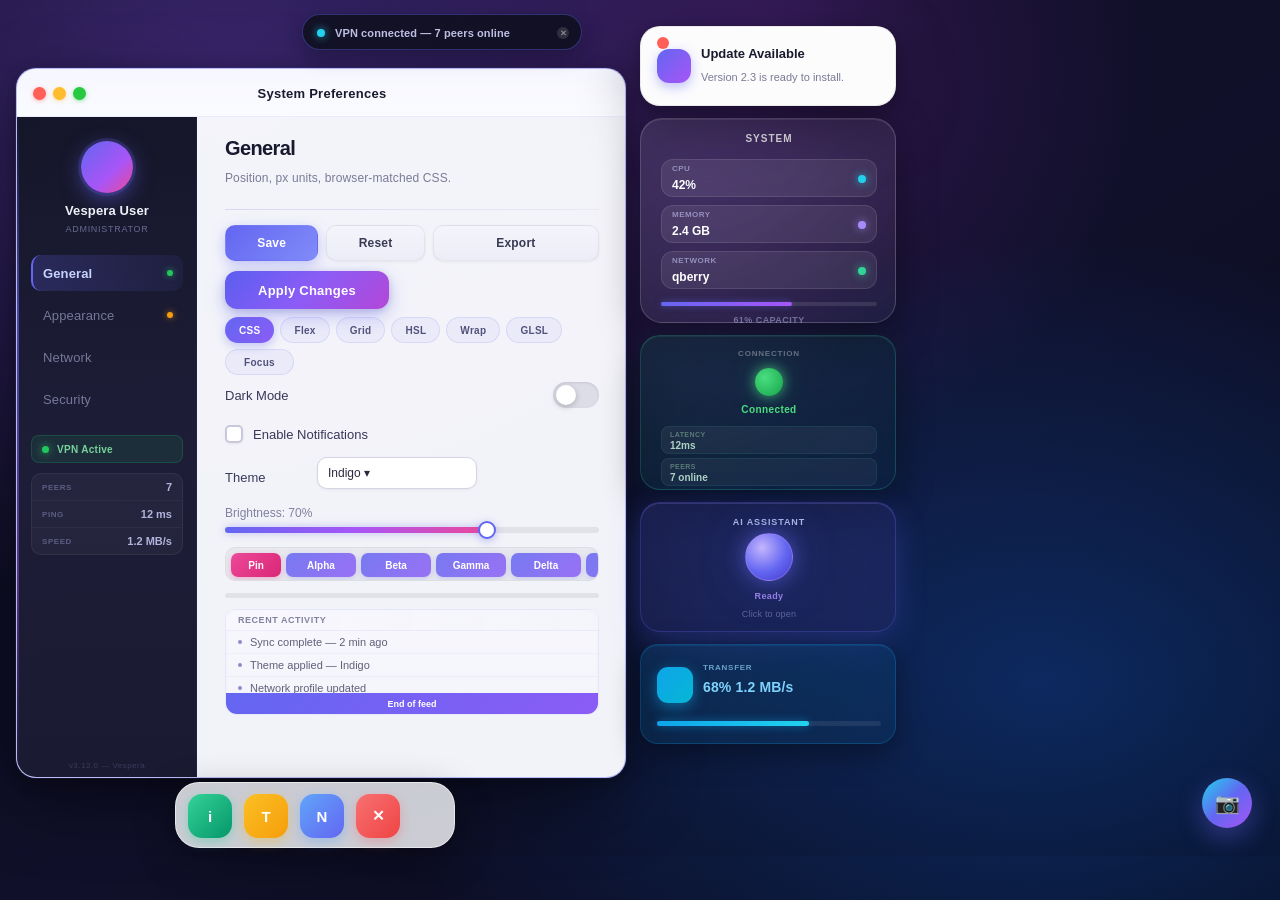
==== commit 69b67e61: "✨ add luna-shell" ====
--- a/ui/demo.html
+++ b/ui/demo.html
@@ -7,6 +7,16 @@
   <link rel="stylesheet" type="text/css" href="demo.css">
 </head>
 <body>
+
+<!-- Notification pill (top centre) -->
+<div id="notif_pill">
+  <div id="notif_dot"></div>
+  <p id="notif_text">VPN connected — 7 peers online</p>
+  <p id="notif_close">✕</p>
+</div>
+
+
+<!-- Main window -->
 <div id="main_win" class="window focused">
   <div id="title_bar">
     <div id="title_drag" class="title_drag" draggable="1"></div>
@@ -23,48 +33,14 @@
     <div id="nav_2" class="nav_item" onclick="onNavClick()">Appearance<div id="nav_dot_2" class="nav_dot"></div></div>
     <div id="nav_3" class="nav_item" onclick="onNavClick()">Network</div>
     <div id="nav_4" class="nav_item" onclick="onNavClick()">Security</div>
-    <div id="tag_cloud">
-      <div class="tag">CSS</div>
-      <div class="tag">Flex</div>
-      <div class="tag wide">Shrink</div>
-      <div class="tag">Grid</div>
-      <div class="tag">Flow</div>
-      <div class="tag wide">Clip</div>
-    </div>
-    <div id="shrink_row">
-      <div class="shrink_item">A</div>
-      <div class="shrink_item">BB</div>
-      <div class="shrink_item">CCC</div>
-      <div class="shrink_item">DD</div>
-    </div>
-    <div id="dense_demo">
-      <div id="dense_wide" class="dense_cell">Wide</div>
-      <div class="dense_cell">1</div>
-      <div class="dense_cell">2</div>
-      <div class="dense_cell">3</div>
-      <div class="dense_cell">4</div>
-    </div>
-    <div id="col_dense_demo">
-      <div id="col_dense_tall" class="col_dense_cell">T</div>
-      <div id="col_dense_b" class="col_dense_cell">B</div>
-      <div class="col_dense_cell">1</div>
-      <div class="col_dense_cell">2</div>
-      <div class="col_dense_cell">3</div>
-    </div>
-    <div id="stat_cpu" class="stat_card">
-      <p class="stat_label">CPU</p>
-      <p class="stat_val">42%</p>
-      <div class="stat_bar_bg"><div id="cpu_bar_fill" class="stat_bar_fill"></div></div>
-    </div>
-    <div id="stat_mem" class="stat_card">
-      <p class="stat_label">MEM</p>
-      <p class="stat_val">2.4G</p>
-      <div class="stat_bar_bg"><div id="mem_bar_fill" class="stat_bar_fill"></div></div>
-    </div>
-    <div id="stat_net" class="stat_card">
-      <p class="stat_label">NET</p>
-      <p class="stat_val">72K</p>
-      <div class="stat_bar_bg"><div id="net_bar_fill" class="stat_bar_fill"></div></div>
+    <div id="sidebar_vpn_block">
+      <div id="sidebar_vpn_dot"></div>
+      <p id="sidebar_vpn_label">VPN Active</p>
+    </div>
+    <div id="sidebar_stats_block">
+      <div class="sidebar_stat_row"><p class="ss_key">Peers</p><p class="ss_val">7</p></div>
+      <div class="sidebar_stat_row"><p class="ss_key">Ping</p><p class="ss_val">12 ms</p></div>
+      <div class="sidebar_stat_row"><p class="ss_key">Speed</p><p class="ss_val">1.2 MB/s</p></div>
     </div>
     <p id="sidebar_version">v3.12.0 — Vespera</p>
   </div>
@@ -73,21 +49,19 @@
     <p id="desc" aria-live="polite">Position, px units, browser-matched CSS.</p>
     <div id="sep1"></div>
     <div id="toolbar">
-      <div id="tool_save" class="tool_btn active" role="button" aria-label="Save settings" onclick="onToolClick()">Save</div>
+      <div id="tool_save" class="tool_btn active" role="button" onclick="onToolClick()">Save</div>
       <div id="tool_reset" class="tool_btn" role="button" onclick="onToolClick()">Reset</div>
       <div id="tool_export" class="tool_btn" role="button" onclick="onToolClick()">Export</div>
     </div>
-    <div id="apply_btn" aria-label="Apply all pending settings" onclick="onApply()">Apply Changes</div>
+    <div id="apply_btn" onclick="onApply()">Apply Changes</div>
     <div id="chip_row">
-      <div class="chip accent" aria-hidden="true">CSS</div>
-      <div class="chip" aria-hidden="true">Flex</div>
+      <div class="chip accent">CSS</div>
+      <div class="chip">Flex</div>
       <div class="chip">Grid</div>
       <div class="chip">HSL</div>
       <div class="chip">Wrap</div>
-      <div class="chip">Self</div>
-      <div id="chip_wide" class="chip">Axis</div>
       <div class="chip">GLSL</div>
-      <div class="chip">Focus</div>
+      <div id="chip_wide" class="chip">Focus</div>
     </div>
     <p id="toggle_row_label">Dark Mode</p>
     <div id="toggle_knob_track" class="toggle" onclick="onToggleClick()">
@@ -112,50 +86,30 @@
     <div id="hscroll_panel">
       <div id="hscroll_inner">
         <div id="hs_pin" class="hscroll_chip">Pin</div>
-        <div id="hs_1" class="hscroll_chip">Alpha</div>
-        <div id="hs_2" class="hscroll_chip">Beta</div>
-        <div id="hs_3" class="hscroll_chip">Gamma</div>
-        <div id="hs_4" class="hscroll_chip">Delta</div>
-        <div id="hs_5" class="hscroll_chip">Epsilon</div>
-        <div id="hs_6" class="hscroll_chip">Zeta</div>
+        <div class="hscroll_chip">Alpha</div>
+        <div class="hscroll_chip">Beta</div>
+        <div class="hscroll_chip">Gamma</div>
+        <div class="hscroll_chip">Delta</div>
+        <div class="hscroll_chip">Epsilon</div>
+        <div class="hscroll_chip">Zeta</div>
       </div>
     </div>
-    <p id="progress_label">Syncing...</p>
     <div id="progress_track">
       <div id="progress_fill"></div>
     </div>
-    <!-- activity_panel uses normal document flow for scrollable items -->
     <div id="activity_panel">
       <div id="activity_header" class="activity_sticky">Recent Activity</div>
-      <div id="act_1" class="activity_line">Sync complete — 2 min ago</div>
-      <div id="act_2" class="activity_line">Theme applied — Indigo</div>
-      <div id="act_3" class="activity_line">Network profile updated</div>
-      <div id="act_4" class="activity_line">Backup finished — 128 files</div>
-      <div id="act_5" class="activity_line">Driver update available</div>
-      <div id="act_6" class="activity_line">VPN connected — qberry</div>
+      <div class="activity_line">Sync complete — 2 min ago</div>
+      <div class="activity_line">Theme applied — Indigo</div>
+      <div class="activity_line">Network profile updated</div>
+      <div class="activity_line">Backup finished — 128 files</div>
+      <div class="activity_line">VPN connected — qberry</div>
       <div id="activity_footer" class="activity_sticky_bottom">End of feed</div>
     </div>
-    <div id="badge_active" class="badge">Active</div>
-    <div id="badge_update" class="badge">Update</div>
-    <div id="badge_err"    class="badge">Error</div>
-    <div id="sep2"></div>
-    <div id="metrics_row">
-      <div id="mp_online" class="metric_pill">
-        <p id="mp_val_online" class="mp_val">Online</p>
-        <p id="mp_lbl_online" class="mp_label">STATUS</p>
-      </div>
-      <div id="mp_peers" class="metric_pill">
-        <p id="mp_val_peers" class="mp_val">7</p>
-        <p id="mp_lbl_peers" class="mp_label">PEERS</p>
-      </div>
-      <div id="mp_latency" class="metric_pill">
-        <p id="mp_val_lat" class="mp_val">12ms</p>
-        <p id="mp_lbl_lat" class="mp_label">PING</p>
-      </div>
-    </div>
-    <p id="status_text" aria-live="assertive">v3.12.0 — Vespera GUI Engine</p>
-  </div>
-</div>
+  </div>
+</div>
+
+<!-- Right column: Toast -->
 <div id="toast" class="window card">
   <div id="toast_bar">
     <div id="toast_drag" draggable="1"></div>
@@ -165,19 +119,8 @@
     <div id="toast_close" onclick="onToastDismiss()"></div>
   </div>
 </div>
-<div id="info_win" class="window card">
-  <div id="info_drag" draggable="1"></div>
-  <div id="info_close" onclick="onInfoClose()"></div>
-  <div id="info_icon"></div>
-  <p id="info_title">Vespera GUI Engine</p>
-  <p id="info_msg">OpenGL window manager with CSS styling, gradients, and smooth transitions.</p>
-</div>
-<div id="dock" class="window">
-  <div id="dock_icon_info" class="dock_icon" onclick="onDockInfo()">i<p class="dock_label">Info</p></div>
-  <div id="dock_icon_theme" class="dock_icon" onclick="onDockTheme()">T<p class="dock_label">Theme</p></div>
-  <div id="dock_icon_notify" class="dock_icon" onclick="onDockNotify()">N<p class="dock_label">Alert</p></div>
-  <div id="dock_icon_toast" class="dock_icon" onclick="onDockToast()">✕<p class="dock_label">Toast</p></div>
-</div>
+
+<!-- Right column: System stats glass card -->
 <div id="quick_stats">
   <p id="qs_title">SYSTEM</p>
   <div id="qs_row1" class="qs_row">
@@ -198,23 +141,8 @@
   <div id="qs_bar"><div id="qs_bar_fill"></div></div>
   <p id="qs_footer">61% CAPACITY</p>
 </div>
-<div id="vtoolbar">
-  <div id="vtb_home" class="vtb active">H</div>
-  <div id="vtb_net" class="vtb">N</div>
-  <div id="vtb_sec" class="vtb">S</div>
-  <div id="vtb_sep"></div>
-  <div id="vtb_app" class="vtb">A</div>
-  <div id="vtb_log" class="vtb">L</div>
-  <div id="vtb_sep2"></div>
-  <div id="vtb_ai" class="vtb">AI</div>
-  <div id="vtb_cfg" class="vtb">C</div>
-</div>
-<div id="ai_card">
-  <p id="ai_title">AI ASSISTANT</p>
-  <div id="ai_orb"></div>
-  <p id="ai_status">Ready</p>
-  <p id="ai_hint">Click to open</p>
-</div>
+
+<!-- Right column: Connection status -->
 <div id="status_card">
   <p id="sc_title">CONNECTION</p>
   <div id="sc_dot"></div>
@@ -228,22 +156,16 @@
     <p class="sc_rval">7 online</p>
   </div>
 </div>
-<!-- Notification pill -->
-<div id="notif_pill">
-  <div id="notif_dot"></div>
-  <p id="notif_text">VPN connected — 7 peers online</p>
-  <p id="notif_close">✕</p>
-</div>
-
-<!-- Media / Image card -->
-<div id="media_card">
-  <img id="media_img" src="avatar.jpg" alt="">
-  <p id="media_label">Preview</p>
-  <p id="media_sub">background-image</p>
-  <div id="media_badge">NEW</div>
-</div>
-
-<!-- Transfer card -->
+
+<!-- Right column: AI assistant -->
+<div id="ai_card">
+  <p id="ai_title">AI ASSISTANT</p>
+  <div id="ai_orb"></div>
+  <p id="ai_status">Ready</p>
+  <p id="ai_hint">Click to open</p>
+</div>
+
+<!-- Right column: Transfer -->
 <div id="transfer_card">
   <p id="tc_title">TRANSFER</p>
   <div id="tc_icon"></div>
@@ -251,69 +173,35 @@
   <div id="tc_bar_bg"><div id="tc_bar_fill"></div></div>
 </div>
 
-<!-- Pill tab bar -->
-<div id="tab_bar">
-  <div class="tab_pill active" onclick="onTabPillClick()">All</div>
-  <div class="tab_pill" onclick="onTabPillClick()">VPN</div>
-  <div class="tab_pill" onclick="onTabPillClick()">Log</div>
-</div>
-
-<!-- Color swatches -->
-<div id="swatch_row">
-  <div id="sw1" class="swatch sel" onclick="onSwatchClick()"></div>
-  <div id="sw2" class="swatch" onclick="onSwatchClick()"></div>
-  <div id="sw3" class="swatch" onclick="onSwatchClick()"></div>
-  <div id="sw4" class="swatch" onclick="onSwatchClick()"></div>
-  <div id="sw5" class="swatch" onclick="onSwatchClick()"></div>
-</div>
-
-<!-- Keyboard shortcuts card -->
-<div id="kbd_card">
-  <p id="kbd_title">SHORTCUTS</p>
-  <div id="kr1" class="kbd_row">
-    <p class="kbd_label">Connect</p>
-    <p class="kbd_key">⌘ C</p>
-  </div>
-  <div id="kr2" class="kbd_row">
-    <p class="kbd_label">Settings</p>
-    <p class="kbd_key">⌘ ,</p>
-  </div>
-  <div id="kr3" class="kbd_row">
-    <p class="kbd_label">Quit</p>
-    <p class="kbd_key">⌘ Q</p>
-  </div>
-</div>
-
-<div id="cmd_palette">
-  <p id="cmd_icon">⌘</p>
-  <p id="cmd_text">Search or type a command...</p>
-  <p id="cmd_key">⌘ K</p>
+<!-- Dock (bottom centre) -->
+<div id="dock" class="window">
+  <div id="dock_icon_info" class="dock_icon" onclick="onDockToggleToast()">i<p class="dock_label">Info</p></div>
+  <div id="dock_icon_theme" class="dock_icon" onclick="onDockTheme()">T<p class="dock_label">Theme</p></div>
+  <div id="dock_icon_notify" class="dock_icon" onclick="onDockNotify()">N<p class="dock_label">Alert</p></div>
+  <div id="dock_icon_toast" class="dock_icon" onclick="onDockToast()">✕<p class="dock_label">Toast</p></div>
 </div>
 
 <!-- Floating Action Button -->
 <div id="fab" onclick="onScreenshot()" title="Screenshot (F12)">📷</div>
 
+<!-- Modal overlay -->
 <div id="modal_overlay" class="overlay hidden">
   <div id="modal_dialog" class="window">
     <div id="modal_icon"></div>
     <p id="modal_title">Apply Changes?</p>
     <p id="modal_msg">Your preferences will be updated immediately.</p>
-    <div id="modal_cancel" role="button" aria-label="Cancel dialog" onclick="onModalCancel()">Cancel</div>
-    <div id="modal_confirm" role="button" aria-label="Confirm and apply" onclick="onModalConfirm()">Apply</div>
-  </div>
-</div>
+    <div id="modal_cancel" role="button" onclick="onModalCancel()">Cancel</div>
+    <div id="modal_confirm" role="button" onclick="onModalConfirm()">Apply</div>
+  </div>
+</div>
+
 <script>
-/* Browser implementations — opengl_gui maps the same names to C handlers */
 function _el() { return event && event.currentTarget; }
 function onClose() { window.close(); }
 function onMinimize() {}
 function onMaximize() {}
-function onApply() {
-  document.getElementById('modal_overlay').classList.remove('hidden');
-}
-function onModalCancel() {
-  document.getElementById('modal_overlay').classList.add('hidden');
-}
+function onApply() { document.getElementById('modal_overlay').classList.remove('hidden'); }
+function onModalCancel() { document.getElementById('modal_overlay').classList.add('hidden'); }
 function onModalConfirm() {
   document.getElementById('desc').textContent = 'Settings applied. Gradient CSS engine active!';
   document.getElementById('modal_overlay').classList.add('hidden');
@@ -334,36 +222,24 @@
 function onCheckboxClick() {
   const el = _el();
   el.classList.toggle('checked');
-  document.getElementById('chk_label').textContent = el.classList.contains('checked') ? 'Notifications: On' : 'Enable Notifications';
-}
-function onSelectToggle() {
-  document.getElementById('select_panel').classList.toggle('hidden');
-}
+  document.getElementById('chk_label').textContent =
+    el.classList.contains('checked') ? 'Notifications: On' : 'Enable Notifications';
+}
+function onSelectToggle() { document.getElementById('select_panel').classList.toggle('hidden'); }
 function onSelectOption() {
   const el = _el();
   document.getElementById('theme_select_box').textContent = el.textContent + '  ▾';
   document.getElementById('select_panel').classList.add('hidden');
 }
 function onToastDismiss() { document.getElementById('toast').style.display = 'none'; }
-function onInfoClose() { document.getElementById('info_win').style.display = 'none'; }
-function onDockInfo() {
-  const w = document.getElementById('info_win');
-  w.style.display = w.style.display === 'none' ? '' : 'none';
-}
-function onDockTheme() { onToggleClick.call(document.getElementById('toggle_knob_track')); }
-function onDockNotify() { onCheckboxClick.call(document.getElementById('checkbox_notify')); }
+function onDockToggleToast() {
+  const t = document.getElementById('toast');
+  t.style.display = t.style.display === 'none' ? '' : 'none';
+}
+function onDockTheme() { document.getElementById('toggle_knob_track').classList.toggle('on'); }
+function onDockNotify() { document.getElementById('checkbox_notify').classList.toggle('checked'); }
 function onDockToast() { document.getElementById('toast').style.display = ''; }
-function onSwatchClick() {
-  const el = _el();
-  document.querySelectorAll('.swatch').forEach(s => s.classList.remove('sel'));
-  el.classList.add('sel');
-}
-function onTabPillClick() {
-  const el = _el();
-  el.parentElement.querySelectorAll('.tab_pill').forEach(p => p.classList.remove('active'));
-  el.classList.add('active');
-}
-function onScreenshot() { alert('Screenshot: press F12 in Vespera GUI, or use Print Screen in browser.'); }
+function onScreenshot() { alert('Screenshot: press F12 in Vespera GUI, or Print Screen in browser.'); }
 </script>
 </body>
 </html>
--- a/ui/demo.css
+++ b/ui/demo.css
@@ -1,131 +1,131 @@
-/* Vespera GUI Engine v3.12 — Shadow clip fix, text z-order, stylish widgets */
+/* Vespera GUI Engine v3.12 */
 
 /* ── Reset & Base ── */
 *, *::before, *::after { box-sizing: border-box; margin: 0; padding: 0; }
 html, body {
   min-height: 100%;
-  background: radial-gradient(ellipse at 30% 20%, #312e6e 0%, #1a1a2e 40%, #0f0f1a 100%);
+  background:
+    radial-gradient(ellipse at 18% 12%, rgba(99,60,180,0.55) 0%, transparent 48%),
+    radial-gradient(ellipse at 82% 80%, rgba(14,90,200,0.38) 0%, transparent 46%),
+    radial-gradient(ellipse at 60%  5%, rgba(168,50,220,0.22) 0%, transparent 36%),
+    linear-gradient(148deg, #0c0c1e 0%, #10102a 55%, #080816 100%);
   font-family: -apple-system, BlinkMacSystemFont, "Inter", "Segoe UI", sans-serif;
   -webkit-font-smoothing: antialiased;
 }
 body {
   position: relative;
-  min-width: 1040px;
-  min-height: 860px;
-}
-
-/* Text should stay inside its CSS box in both browsers and opengl_gui. */
-p, div, span {
-  overflow-wrap: break-word;
-}
-.btn_os, .nav_item, .tool_btn, .chip, .tag, .badge, .dock_icon,
-.hscroll_chip, .tab_pill, .select_option, .metric_pill {
+  min-width: 940px;
+  min-height: 856px;
+}
+p, div, span { overflow-wrap: break-word; }
+.btn_os, .nav_item, .tool_btn, .chip, .dock_icon,
+.hscroll_chip, .select_option {
   white-space: nowrap;
   text-overflow: ellipsis;
   overflow: hidden;
 }
 
-/* ── Shared positioning helpers ── */
+/* ── Shared helpers ── */
 .window { position: absolute; box-sizing: border-box; }
-#main_win, #toast, #info_win, #dock, #modal_overlay { position: absolute; box-sizing: border-box; }
+#main_win, #toast, #dock, #modal_overlay { position: absolute; box-sizing: border-box; }
 #sidebar, #content, #title_bar { position: absolute; box-sizing: border-box; }
 
 /* ── Window chrome ── */
 .window {
-  background: rgba(252,253,255,0.97);
-  border-radius: 18px;
-  border: 1px solid rgba(255,255,255,0.18);
-  box-shadow: 0 12px 48px rgba(0,0,0,0.32);
+  background: rgba(250,251,255,0.97);
+  border-radius: 20px;
+  border: 1px solid rgba(255,255,255,0.22);
+  box-shadow: 0 20px 60px rgba(0,0,0,0.38), 0 4px 16px rgba(0,0,0,0.22);
 }
 .window.focused {
-  border-color: rgba(99,102,241,0.35);
-  box-shadow: 0 16px 56px rgba(0,0,0,0.42);
-}
-.card {
-  border: 1px solid rgba(0,0,0,0.06);
-  background: rgba(255,255,255,0.98);
-}
+  border-color: rgba(99,102,241,0.4);
+  box-shadow: 0 24px 72px rgba(0,0,0,0.45), 0 0 0 1px rgba(99,102,241,0.15), 0 4px 16px rgba(0,0,0,0.28);
+}
+.card { border: 1px solid rgba(0,0,0,0.07); background: rgba(255,255,255,0.99); }
 .hidden { display: none !important; }
 .overlay { border-radius: 0 !important; }
 
 /* ── Main window ── */
-#main_win { width: 740px; height: 660px; left: 150px; top: 80px; z-index: 10; overflow: hidden; }
+#main_win { width: 610px; height: 710px; left: 16px; top: 68px; z-index: 10; overflow: hidden; }
 
 /* ── Title bar ── */
 #title_bar {
   position: absolute;
-  background: transparent;
-  width: 740px; height: 48px;
+  background: linear-gradient(to bottom, rgba(246,246,254,0.96), rgba(250,251,255,0.92));
+  width: 610px; height: 48px;
   left: 0; top: 0;
   display: flex; align-items: center;
-  border-bottom: 1px solid rgba(0,0,0,0.06);
+  border-bottom: 1px solid rgba(99,102,241,0.08);
+  backdrop-filter: blur(12px);
 }
 #title_text {
   position: absolute;
-  color: #1e1e2e;
-  left: 0; top: 0; width: 740px; height: 48px;
+  color: #1a1a2e;
+  left: 0; top: 0; width: 610px; height: 48px;
   display: flex; align-items: center; justify-content: center;
-  text-align: center;
   font-weight: 600; font-size: 13px;
-  letter-spacing: 0.01em;
+  letter-spacing: 0.02em;
   pointer-events: none;
 }
-.title_drag { position: absolute; width: 740px; height: 48px; left: 0; top: 0; cursor: move; }
+.title_drag { position: absolute; width: 610px; height: 48px; left: 0; top: 0; cursor: move; }
 .btn_os {
   position: absolute;
   width: 13px; height: 13px;
   border-radius: 50%;
   top: 18px; cursor: pointer; z-index: 20;
-  transition: filter 0.1s;
-}
-.btn_os:hover { filter: brightness(1.15); }
-#btn_close { background: #ff5f57; left: 16px; }
-#btn_min   { background: #febc2e; left: 36px; }
-#btn_max   { background: #28c840; left: 56px; }
+  transition: filter 0.12s, transform 0.12s;
+}
+.btn_os:hover { filter: brightness(1.18); transform: scale(1.1); }
+#btn_close { background: #ff5f57; left: 16px; box-shadow: 0 1px 4px rgba(255,95,87,0.5); }
+#btn_min   { background: #febc2e; left: 36px; box-shadow: 0 1px 4px rgba(254,188,46,0.5); }
+#btn_max   { background: #28c840; left: 56px; box-shadow: 0 1px 4px rgba(40,200,64,0.5); }
 
 /* ── Sidebar ── */
 #sidebar {
   position: absolute;
-  background: linear-gradient(175deg, #1e1e2e 0%, #252542 60%, #2a2a50 100%);
-  width: 200px; height: 612px;
+  background: linear-gradient(178deg, #16162a 0%, #1d1d38 50%, #1a1a32 100%);
+  width: 180px; height: 662px;
   left: 0; top: 48px;
-  border-right: 1px solid rgba(255,255,255,0.06);
+  border-right: 1px solid rgba(99,102,241,0.1);
   overflow: hidden;
+}
+#sidebar::after {
+  content: '';
+  position: absolute;
+  left: 0; top: 0;
+  width: 2px; height: 100%;
+  background: linear-gradient(to bottom, transparent 0%, rgba(99,102,241,0.6) 30%, rgba(168,85,247,0.4) 70%, transparent 100%);
 }
 
 /* Avatar */
 #sidebar_avatar {
   position: absolute;
-  background: linear-gradient(135deg, #6366f1, #a855f7);
+  background: linear-gradient(135deg, #6366f1 0%, #a855f7 60%, #ec4899 100%);
   border-radius: 50%;
-  width: 54px; height: 54px;
-  left: 73px; top: 22px;
-  box-shadow: 0 4px 16px rgba(99,102,241,0.55);
-  border: 3px solid rgba(99,102,241,0.35);
+  width: 52px; height: 52px;
+  left: 64px; top: 24px;
+  box-shadow: 0 6px 20px rgba(99,102,241,0.5), 0 0 0 3px rgba(99,102,241,0.2);
 }
 #sidebar_username {
   position: absolute;
   color: #f0f0f8;
-  left: 0; top: 86px;
-  width: 200px; height: 20px;
+  left: 0; top: 86px; width: 180px; height: 20px;
   text-align: center;
-  font-weight: 700; font-size: 13px;
-  letter-spacing: 0.01em;
+  font-weight: 700; font-size: 13px; letter-spacing: 0.01em;
 }
 #sidebar_role {
   position: absolute;
-  color: rgba(180,180,210,0.7);
-  left: 0; top: 107px;
-  width: 200px; height: 16px;
+  color: rgba(160,160,210,0.6);
+  left: 0; top: 107px; width: 180px; height: 16px;
   text-align: center;
-  font-size: 10px; letter-spacing: 0.05em; text-transform: uppercase;
-}
-
-/* Nav items */
+  font-size: 9px; letter-spacing: 0.08em; text-transform: uppercase;
+}
+
+/* Nav */
 .nav_item {
   position: absolute;
-  color: rgba(190,190,220,0.75);
-  width: 172px; height: 36px;
+  color: rgba(180,180,220,0.6);
+  width: 152px; height: 36px;
   border-radius: 10px;
   left: 14px;
   padding: 0 12px;
@@ -135,1356 +135,751 @@
   transition: background 0.15s, color 0.15s;
   letter-spacing: 0.01em;
 }
-.nav_item:hover { background: rgba(255,255,255,0.08); color: #f0f0f8; }
+.nav_item:hover { background: rgba(255,255,255,0.07); color: #e0e0f4; }
 .nav_item.active {
-  background: rgba(99,102,241,0.2);
+  background: linear-gradient(to right, rgba(99,102,241,0.22), rgba(99,102,241,0.08));
   color: #c7d2fe;
   font-weight: 600;
   border-left: 2px solid #6366f1;
   padding-left: 10px;
 }
-.nav_item:focus-visible { background: rgba(255,255,255,0.12); outline: 1px solid #c7d2fe; }
 #nav_1 { top: 138px; } #nav_2 { top: 180px; } #nav_3 { top: 222px; } #nav_4 { top: 264px; }
 
-/* Tag cloud */
-#tag_cloud {
-  position: absolute;
-  display: flex; flex-wrap: wrap;
-  gap: 5px;
-  place-content: center;
-  width: 172px; height: 62px;
-  left: 14px; top: 314px;
-  padding: 4px;
-}
-.tag {
-  background: rgba(255,255,255,0.1);
-  color: #c7d2fe;
-  border: 1px solid rgba(99,102,241,0.25);
-  height: 22px;
-  padding: 0 10px;
-  border-radius: 11px;
-  display: flex; align-items: center; justify-content: center;
-  font-size: 10px; font-weight: 700;
-  letter-spacing: 0.03em;
-}
-.tag.wide { flex: 1 1 64px; min-width: 48px; }
-
-/* Shrink row */
-#shrink_row {
-  position: absolute;
-  display: flex;
-  flex-direction: row;
-  gap: 5px;
-  width: 172px; height: 34px;
-  left: 14px; top: 386px;
-  padding: 3px;
-  background: rgba(255,255,255,0.06);
+.nav_dot {
+  position: absolute;
+  width: 6px; height: 6px;
+  border-radius: 50%;
+  right: 10px; top: 15px;
+}
+#nav_dot_1 { background: #22c55e; box-shadow: 0 0 6px rgba(34,197,94,0.8); }
+#nav_dot_2 { background: #f59e0b; box-shadow: 0 0 6px rgba(245,158,11,0.7); }
+
+/* Sidebar VPN block */
+#sidebar_vpn_block {
+  position: absolute;
+  left: 14px; top: 318px;
+  width: 152px; height: 28px;
+  border-radius: 8px;
+  background: rgba(34,197,94,0.1);
+  border: 1px solid rgba(34,197,94,0.2);
+  display: flex; align-items: center;
+  gap: 8px; padding: 0 10px;
+}
+#sidebar_vpn_dot {
+  width: 7px; height: 7px; border-radius: 50%;
+  background: #22c55e;
+  box-shadow: 0 0 8px rgba(34,197,94,0.9);
+  flex-shrink: 0;
+  animation: dot-pulse 2.4s ease-in-out infinite;
+}
+#sidebar_vpn_label {
+  color: rgba(134,239,172,0.85);
+  font-size: 10px; font-weight: 600; letter-spacing: 0.03em;
+}
+
+/* Sidebar stats */
+#sidebar_stats_block {
+  position: absolute;
+  left: 14px; top: 356px;
+  width: 152px;
   border-radius: 10px;
-}
-.shrink_item {
-  background: #6366f1;
-  color: #fff;
-  height: 28px;
-  border-radius: 8px;
-  display: flex; align-items: center; justify-content: center;
-  font-size: 11px; font-weight: 700;
-  flex: 1 1 0;
-  min-width: 0;
-}
-
-/* Dense demo */
-#dense_demo {
-  position: absolute;
-  display: grid;
-  grid-template-columns: repeat(3, 1fr);
-  grid-auto-rows: 20px;
-  grid-auto-flow: row dense;
-  place-items: center;
-  gap: 3px;
-  width: 172px; height: 56px;
-  left: 14px; top: 428px;
-  padding: 6px;
-  background: rgba(255,255,255,0.06);
-  border-radius: 10px;
-}
-.dense_cell {
-  background: #6366f1;
-  color: #fff;
-  width: 100%; height: 100%;
-  border-radius: 5px;
-  display: flex; align-items: center; justify-content: center;
-  font-size: 10px; font-weight: 700;
-}
-#dense_wide { grid-column: span 2; background: #a855f7; }
-
-/* Column dense demo */
-#col_dense_demo {
-  position: absolute;
-  display: grid;
-  grid-auto-flow: column dense;
-  grid-template-rows: repeat(2, 20px);
-  grid-template-columns: repeat(3, 1fr);
-  place-items: center;
-  gap: 3px;
-  width: 172px; height: 52px;
-  left: 14px; top: 492px;
-  padding: 6px;
-  background: rgba(255,255,255,0.06);
-  border-radius: 8px;
-}
-.col_dense_cell {
-  background: #8b5cf6;
-  color: #fff;
-  width: 100%; height: 100%;
-  border-radius: 5px;
-  display: flex; align-items: center; justify-content: center;
-  font-size: 10px; font-weight: 700;
-}
-#col_dense_tall { grid-row: span 2; background: #ec4899; }
-#col_dense_b    { background: #f59e0b; }
-
-/* Stat mini-cards */
-.stat_card {
-  position: absolute;
-  border-radius: 10px;
-  width: 50px; height: 50px;
-  box-shadow: 0 4px 10px rgba(0,0,0,0.3);
-}
-#stat_cpu { background: linear-gradient(135deg, #f59e0b, #f97316); left: 14px; top: 552px; }
-#stat_mem { background: linear-gradient(135deg, #06b6d4, #6366f1); left: 75px; top: 552px; }
-#stat_net { background: linear-gradient(135deg, #10b981, #059669); left: 136px; top: 552px; }
-.stat_label {
-  position: absolute;
-  color: rgba(255,255,255,0.85);
-  width: 50px; height: 16px;
-  left: 0; top: 7px;
+  background: rgba(255,255,255,0.04);
+  border: 1px solid rgba(255,255,255,0.06);
+  overflow: hidden;
+}
+.sidebar_stat_row {
+  display: flex; align-items: center; justify-content: space-between;
+  padding: 7px 10px;
+  border-bottom: 1px solid rgba(255,255,255,0.04);
+}
+.sidebar_stat_row:last-child { border-bottom: none; }
+.ss_key {
+  color: rgba(150,150,200,0.5);
+  font-size: 8px; font-weight: 700; letter-spacing: 0.07em; text-transform: uppercase;
+}
+.ss_val {
+  color: rgba(210,210,255,0.82);
+  font-size: 11px; font-weight: 600;
+}
+
+#sidebar_version {
+  position: absolute;
+  color: rgba(120,120,170,0.35);
+  left: 0; top: 644px; width: 180px; height: 16px;
   text-align: center;
-  font-size: 8px; font-weight: 700; letter-spacing: 0.06em;
-}
-.stat_val {
-  position: absolute;
-  color: #fff;
-  width: 50px; height: 18px;
-  left: 0; top: 26px;
-  text-align: center;
-  font-size: 11px; font-weight: 700;
+  font-size: 8px; letter-spacing: 0.06em;
 }
 
 /* ── Content panel ── */
 #content {
   position: absolute;
   background: transparent;
-  width: 540px; height: 612px;
-  left: 200px; top: 48px;
+  width: 430px; height: 662px;
+  left: 180px; top: 48px;
   overflow: hidden;
 }
 
 #section_title {
   position: absolute;
-  color: #1e1e2e;
-  left: 28px; top: 20px;
-  width: 484px; height: 28px;
-  font-size: 20px; font-weight: 700;
-  letter-spacing: -0.02em;
+  color: #18182e;
+  left: 28px; top: 20px; width: 374px; height: 28px;
+  font-size: 20px; font-weight: 800; letter-spacing: -0.03em;
 }
 #desc {
   position: absolute;
-  color: #6b6b84;
-  width: 484px; height: 36px;
+  color: #7a7a96;
+  width: 374px; height: 34px;
   left: 28px; top: 52px;
-  font-size: 13px; line-height: 1.5;
+  font-size: 12px; line-height: 1.6; letter-spacing: 0.01em;
 }
 #sep1 {
   position: absolute;
-  background: rgba(0,0,0,0.07);
-  height: 1px; width: 484px;
-  left: 28px; top: 96px;
+  background: linear-gradient(to right, rgba(99,102,241,0.2), rgba(0,0,0,0.04));
+  height: 1px; width: 374px;
+  left: 28px; top: 92px;
 }
 
 /* Toolbar */
 #toolbar {
   position: absolute;
-  display: flex; flex-direction: row;
-  align-items: center;
-  gap: 8px;
-  width: 484px; height: 40px;
-  left: 28px; top: 110px;
+  display: flex; flex-direction: row; align-items: center; gap: 8px;
+  width: 374px; height: 40px;
+  left: 28px; top: 106px;
 }
 .tool_btn {
-  background: #f0f0f8;
-  color: #3a3a50;
+  background: linear-gradient(to bottom, #f4f4fc, #ededf8);
+  color: #3a3a54;
   height: 36px;
   border-radius: 10px;
+  border: 1px solid rgba(0,0,0,0.06);
   display: flex; align-items: center; justify-content: center;
-  text-align: center;
   font-size: 12px; font-weight: 600;
   cursor: pointer;
-  transition: background 0.12s, color 0.12s, transform 0.1s;
+  transition: all 0.14s;
   flex: 1 1 auto;
-  letter-spacing: 0.01em;
-}
-.tool_btn:hover { background: #e0e0ec; color: #1e1e2e; transform: translateY(-1px); }
-.tool_btn:active { transform: translateY(0); }
+  letter-spacing: 0.02em;
+  box-shadow: 0 1px 3px rgba(0,0,0,0.06);
+}
+.tool_btn:hover { background: linear-gradient(to bottom, #eaeaf6, #e2e2f0); color: #1a1a2e; box-shadow: 0 3px 8px rgba(0,0,0,0.1); transform: translateY(-1px); }
+.tool_btn:active { transform: translateY(0); box-shadow: 0 1px 2px rgba(0,0,0,0.06); }
 .tool_btn.active {
-  background: linear-gradient(135deg, #6366f1, #8b5cf6);
-  color: #fff;
-  box-shadow: 0 4px 12px rgba(99,102,241,0.3);
-}
-.tool_btn:focus-visible { outline: 2px solid rgba(99,102,241,0.5); }
+  background: linear-gradient(135deg, #6366f1, #818cf8);
+  color: #fff; border-color: transparent;
+  box-shadow: 0 4px 14px rgba(99,102,241,0.35);
+}
 #tool_export { flex: 2 1 auto; }
 
 /* Apply button */
 #apply_btn {
   position: absolute;
-  background: linear-gradient(135deg, #6366f1, #8b5cf6, #a855f7);
+  background: linear-gradient(135deg, #5b5ef0, #8b5cf6, #b347d8);
   color: #fff;
-  width: 160px; height: 38px;
+  width: 164px; height: 38px;
   border-radius: 12px;
-  left: 28px; top: 160px;
+  left: 28px; top: 154px;
   display: flex; align-items: center; justify-content: center;
-  text-align: center;
   font-weight: 700; font-size: 13px;
   cursor: pointer;
+  letter-spacing: 0.02em;
   transition: all 0.15s;
-  box-shadow: 0 4px 14px rgba(99,102,241,0.4);
-  letter-spacing: 0.01em;
+  box-shadow: 0 6px 18px rgba(99,102,241,0.4), 0 2px 6px rgba(0,0,0,0.12);
 }
 #apply_btn:hover {
-  background: linear-gradient(135deg, #818cf8, #a78bfa);
-  box-shadow: 0 6px 18px rgba(99,102,241,0.5);
+  background: linear-gradient(135deg, #6d70f8, #9d6ef7, #c258e8);
+  box-shadow: 0 8px 24px rgba(99,102,241,0.52), 0 2px 8px rgba(0,0,0,0.14);
   transform: translateY(-1px);
 }
-#apply_btn:active { transform: translateY(0); box-shadow: 0 2px 8px rgba(99,102,241,0.25); }
-#apply_btn:focus-visible { outline: 2px solid rgba(99,102,241,0.6); outline-offset: 2px; }
+#apply_btn:active { transform: translateY(0); box-shadow: 0 3px 10px rgba(99,102,241,0.3); }
 
 /* Chip row */
 #chip_row {
   position: absolute;
-  display: flex; flex-wrap: wrap;
-  gap: 7px;
-  align-items: center;
-  width: 484px; height: auto;
-  min-height: 66px;
-  left: 28px; top: 210px;
+  display: flex; flex-wrap: wrap; gap: 6px; align-items: center;
+  width: 374px; min-height: 52px;
+  left: 28px; top: 200px;
 }
 .chip {
-  background: #f0f0f8;
-  color: #4b4b68;
-  border: 1px solid rgba(0,0,0,0.06);
-  height: 28px;
-  padding: 0 14px;
-  border-radius: 14px;
+  background: rgba(99,102,241,0.06);
+  color: #52527a;
+  border: 1px solid rgba(99,102,241,0.14);
+  height: 26px; padding: 0 13px;
+  border-radius: 13px;
   display: flex; align-items: center; justify-content: center;
-  font-size: 11px; font-weight: 600;
-  transition: background 0.12s, color 0.12s;
-  letter-spacing: 0.02em;
-}
-.chip:hover { background: #e4e4f4; color: #1e1e2e; }
+  font-size: 10px; font-weight: 600;
+  transition: all 0.13s; letter-spacing: 0.03em;
+}
+.chip:hover { background: rgba(99,102,241,0.12); color: #3a3a60; border-color: rgba(99,102,241,0.28); }
 .chip.accent {
   background: linear-gradient(135deg, #6366f1, #8b5cf6);
-  color: #fff;
-  border-color: transparent;
-  box-shadow: 0 2px 8px rgba(99,102,241,0.3);
-}
-#chip_wide { padding: 0 20px; }
+  color: #fff; border-color: transparent;
+  box-shadow: 0 3px 10px rgba(99,102,241,0.35);
+}
+#chip_wide { padding: 0 18px; }
 
 /* Toggle */
 #toggle_row_label {
   position: absolute;
-  color: #3a3a50;
-  left: 28px; top: 295px;
-  width: 200px; height: 28px;
-  display: flex; align-items: center;
-  font-size: 14px; font-weight: 500;
+  color: #38385a;
+  left: 28px; top: 264px; width: 220px; height: 28px;
+  display: flex; align-items: center;
+  font-size: 13px; font-weight: 500;
 }
 .toggle {
   position: absolute;
-  width: 48px; height: 28px;
-  border-radius: 14px;
-  background: #d4d4e0;
-  left: 432px; top: 292px;
+  width: 46px; height: 26px;
+  border-radius: 13px;
+  background: #dddde8;
+  left: 356px; top: 265px;
   cursor: pointer;
-  transition: background 0.2s;
-  box-shadow: inset 0 1px 3px rgba(0,0,0,0.12);
-}
-.toggle.on { background: #6366f1; }
+  transition: background 0.22s;
+  box-shadow: inset 0 1px 3px rgba(0,0,0,0.1);
+}
+.toggle.on { background: linear-gradient(to right, #6366f1, #818cf8); }
 .toggle_knob {
   position: absolute;
-  width: 22px; height: 22px;
-  border-radius: 50%;
-  background: #fff;
-  box-shadow: 0 2px 6px rgba(0,0,0,0.25);
+  width: 20px; height: 20px;
+  border-radius: 50%; background: #fff;
+  box-shadow: 0 2px 6px rgba(0,0,0,0.22);
   left: 3px; top: 3px;
-  transition: left 0.2s cubic-bezier(.4,0,.2,1);
+  transition: left 0.22s cubic-bezier(.4,0,.2,1);
 }
 .toggle.on .toggle_knob { left: 23px; }
 
 /* Checkbox */
 .checkbox {
   position: absolute;
-  width: 20px; height: 20px;
-  border-radius: 6px;
-  background: #fff;
-  border: 2px solid #c8c8d8;
-  left: 28px; top: 337px;
+  width: 18px; height: 18px;
+  border-radius: 5px; background: #fff;
+  border: 2px solid #c8c8dc;
+  left: 28px; top: 308px;
   cursor: pointer;
-  transition: background 0.15s, border-color 0.15s;
-}
-.checkbox.checked { background: #6366f1; border-color: #4f46e5; }
+  transition: all 0.15s;
+  box-shadow: 0 1px 3px rgba(0,0,0,0.06);
+}
+.checkbox.checked { background: #6366f1; border-color: #4f46e5; box-shadow: 0 2px 8px rgba(99,102,241,0.35); }
 #chk_label {
   position: absolute;
-  color: #3a3a50;
-  left: 58px; top: 335px;
-  width: 300px; height: 24px;
+  color: #38385a;
+  left: 56px; top: 306px; width: 300px; height: 22px;
   display: flex; align-items: center;
   font-size: 13px;
 }
 
 /* Theme selector */
 #theme_label {
-  position: absolute;
-  color: #3a3a50;
-  left: 28px; top: 373px;
-  width: 80px; height: 32px;
+  position: absolute; color: #38385a;
+  left: 28px; top: 344px; width: 80px; height: 32px;
   display: flex; align-items: center;
   font-size: 13px; font-weight: 500;
 }
-#theme_combo { position: absolute; left: 120px; top: 369px; width: 160px; height: 32px; }
-#theme_combo:focus-within {
-  border-radius: 10px;
-  box-shadow: 0 0 0 2px rgba(99,102,241,0.3);
-}
+#theme_combo { position: absolute; left: 120px; top: 340px; width: 160px; height: 32px; }
 #theme_select_box {
   position: absolute;
-  background: #fff;
-  color: #2a2a3a;
-  border: 1.5px solid #d8d8e8;
+  background: #fff; color: #2a2a3e;
+  border: 1.5px solid #d4d4e4;
   border-radius: 10px;
   left: 0; top: 0; width: 160px; height: 32px;
   padding: 0 10px;
   display: flex; align-items: center;
-  cursor: pointer;
-  font-size: 12px; font-weight: 500;
+  cursor: pointer; font-size: 12px; font-weight: 500;
   transition: border-color 0.12s;
+  box-shadow: 0 1px 3px rgba(0,0,0,0.05);
 }
 #theme_select_box:hover { border-color: #6366f1; }
-#theme_select_box:focus-visible { border-color: #6366f1; border-width: 2px; outline: none; }
 #select_panel {
-  position: absolute;
-  background: #fff;
-  border-radius: 10px;
-  border: 1px solid #e0e0ef;
-  left: 0; top: 36px;
-  width: 160px; height: 94px;
-  box-shadow: 0 12px 32px rgba(0,0,0,0.14);
-  z-index: 200;
-  overflow: hidden;
+  position: absolute; background: #fff;
+  border-radius: 12px; border: 1px solid #e2e2f0;
+  left: 0; top: 36px; width: 160px; height: 94px;
+  box-shadow: 0 12px 36px rgba(0,0,0,0.14); z-index: 200; overflow: hidden;
 }
 .select_option {
-  position: absolute;
-  background: transparent;
-  color: #2a2a3a;
-  width: 160px; height: 30px;
-  left: 0;
-  padding: 0 12px;
-  display: flex; align-items: center;
-  cursor: pointer;
-  font-size: 12px;
-  transition: background 0.1s;
-}
-.select_option:hover { background: rgba(99,102,241,0.08); color: #6366f1; }
-.select_option:focus-visible { background: rgba(99,102,241,0.08); outline: 1px solid rgba(99,102,241,0.4); }
+  position: absolute; background: transparent; color: #2a2a3e;
+  width: 160px; height: 30px; left: 0; padding: 0 12px;
+  display: flex; align-items: center;
+  cursor: pointer; font-size: 12px; transition: background 0.1s;
+}
+.select_option:hover { background: rgba(99,102,241,0.08); color: #5558ee; }
 #opt_blue { top: 2px; } #opt_graphite { top: 32px; } #opt_green { top: 62px; }
 
 /* Slider */
 #slider_label {
-  position: absolute;
-  color: #7a7a90;
-  left: 28px; top: 418px;
-  width: 300px; height: 20px;
-  display: flex; align-items: center;
-  font-size: 12px;
+  position: absolute; color: #8080a0;
+  left: 28px; top: 386px; width: 300px; height: 20px;
+  display: flex; align-items: center; font-size: 12px;
 }
 #slider_track {
   position: absolute;
-  background: #e8e8f0;
-  border-radius: 5px;
-  width: 432px; height: 6px;
-  left: 28px; top: 446px;
+  background: rgba(0,0,0,0.07);
+  border-radius: 5px; width: 374px; height: 6px;
+  left: 28px; top: 410px;
 }
 #slider_fill {
-  background: linear-gradient(90deg, #6366f1, #a855f7);
-  border-radius: 5px;
-  width: 302px; height: 6px;
+  background: linear-gradient(90deg, #6366f1, #a855f7, #ec4899);
+  border-radius: 5px; width: 262px; height: 6px;
   position: absolute; left: 0; top: 0;
+  box-shadow: 0 0 8px rgba(99,102,241,0.4);
 }
 #slider_thumb {
-  position: absolute;
-  background: #fff;
-  border-radius: 50%;
-  width: 20px; height: 20px;
-  border: 2px solid #6366f1;
-  left: 292px; top: -7px;
-  box-shadow: 0 2px 8px rgba(0,0,0,0.18);
-  cursor: pointer;
-  transition: transform 0.1s;
-}
-#slider_thumb:hover { transform: scale(1.15); }
+  position: absolute; background: #fff;
+  border-radius: 50%; width: 18px; height: 18px;
+  border: 2px solid #6366f1; left: 253px; top: -6px;
+  box-shadow: 0 2px 8px rgba(99,102,241,0.4);
+  cursor: pointer; transition: transform 0.1s;
+}
+#slider_thumb:hover { transform: scale(1.18); }
 
 /* Horizontal scroll */
 #hscroll_panel {
   position: absolute;
-  background: #f0f0f8;
-  border-radius: 10px;
-  width: 432px; height: 36px;
-  left: 28px; top: 472px;
-  padding: 6px;
-  overflow-x: auto;
-  overflow-y: hidden;
+  background: rgba(0,0,0,0.04);
+  border: 1px solid rgba(0,0,0,0.05);
+  border-radius: 10px; width: 374px; height: 34px;
+  left: 28px; top: 430px;
+  padding: 5px;
+  overflow-x: auto; overflow-y: hidden;
   scrollbar-width: thin;
-  scrollbar-color: rgba(99,102,241,0.5) #f0f0f8;
+  scrollbar-color: rgba(99,102,241,0.4) transparent;
 }
 #hscroll_inner {
-  /* Use flex so chips flow naturally */
-  position: relative;
-  display: flex;
-  flex-direction: row;
-  gap: 6px;
-  width: max-content;
-  height: 24px;
-  align-items: center;
+  position: relative; display: flex; flex-direction: row; gap: 5px;
+  width: max-content; height: 24px; align-items: center;
 }
 .hscroll_chip {
   position: relative;
-  background: #6366f1;
-  color: #fff;
-  width: 72px; height: 24px;
-  border-radius: 8px;
+  background: linear-gradient(135deg, rgba(99,102,241,0.85), rgba(139,92,246,0.85));
+  color: #fff; width: 70px; height: 24px;
+  border-radius: 7px;
   display: flex; align-items: center; justify-content: center;
-  font-size: 10px; font-weight: 700;
-  flex-shrink: 0;
+  font-size: 10px; font-weight: 700; flex-shrink: 0;
+  box-shadow: 0 2px 6px rgba(99,102,241,0.25);
 }
 #hs_pin {
-  position: sticky;
-  left: 0;
-  background: #ec4899;
-  width: 52px;
-  z-index: 2;
-}
-
-/* Progress */
-#progress_label {
-  position: absolute;
-  color: #7a7a90;
-  left: 28px; top: 518px;
-  width: 300px; height: 20px;
-  display: flex; align-items: center;
-  font-size: 12px;
-}
+  position: sticky; left: 0;
+  background: linear-gradient(135deg, #ec4899, #db2777);
+  width: 50px; z-index: 2;
+  box-shadow: 0 2px 6px rgba(236,72,153,0.35);
+}
+
+/* Progress (bar only, no label) */
 #progress_track {
-  position: absolute;
-  background: #e8e8f0;
-  border-radius: 5px;
-  width: 432px; height: 6px;
-  left: 28px; top: 542px;
+  position: absolute; background: rgba(0,0,0,0.07);
+  border-radius: 4px; width: 374px; height: 5px;
+  left: 28px; top: 476px;
 }
 #progress_fill {
-  background: linear-gradient(90deg, #22d3ee, #6366f1);
-  border-radius: 5px;
-  width: 0; height: 6px;
+  background: linear-gradient(90deg, #22d3ee, #6366f1, #a855f7);
+  border-radius: 4px; width: 0; height: 5px;
   position: absolute; left: 0; top: 0;
+  box-shadow: 0 0 8px rgba(99,102,241,0.45);
   animation: progress-anim 2.5s ease-in-out infinite alternate;
 }
-@keyframes progress-anim { to { width: 280px; } }
+@keyframes progress-anim { to { width: 260px; } }
 
 /* Activity panel */
 #activity_panel {
   position: absolute;
-  background: #f6f6fc;
-  border-radius: 10px;
-  border: 1px solid rgba(0,0,0,0.05);
-  width: 484px; height: 60px;
-  left: 28px; top: 558px;
-  overflow-y: auto;
-  overflow-x: hidden;
+  background: linear-gradient(to bottom, #f7f7fd, #f4f4fb);
+  border-radius: 12px;
+  border: 1px solid rgba(99,102,241,0.1);
+  width: 374px; height: 106px;
+  left: 28px; top: 492px;
+  overflow-y: auto; overflow-x: hidden;
   scrollbar-width: thin;
-  scrollbar-color: rgba(99,102,241,0.4) #f0f0f8;
-}
-/* Activity items use normal flow — remove absolute positioning */
+  scrollbar-color: rgba(99,102,241,0.35) transparent;
+  box-shadow: inset 0 1px 3px rgba(0,0,0,0.04);
+}
 .activity_sticky {
-  position: sticky;
-  top: 0;
-  background: #f6f6fc;
-  color: #3a3a50;
-  width: 100%;
-  padding: 3px 10px;
-  font-size: 10px; font-weight: 700;
-  letter-spacing: 0.04em; text-transform: uppercase;
+  position: sticky; top: 0;
+  background: linear-gradient(to right, rgba(247,247,253,0.98), rgba(244,244,251,0.96));
+  color: rgba(80,80,120,0.7);
+  width: 100%; padding: 5px 12px;
+  font-size: 9px; font-weight: 800;
+  letter-spacing: 0.06em; text-transform: uppercase;
   z-index: 1;
-  border-bottom: 1px solid rgba(0,0,0,0.05);
+  border-bottom: 1px solid rgba(99,102,241,0.08);
+  backdrop-filter: blur(4px);
 }
 .activity_sticky_bottom {
-  position: sticky;
-  bottom: 0;
+  position: sticky; bottom: 0;
   background: linear-gradient(135deg, #6366f1, #8b5cf6);
-  color: #fff;
-  width: 100%;
-  padding: 3px 10px;
-  font-size: 10px; font-weight: 700;
+  color: #fff; width: 100%; padding: 5px 12px;
+  font-size: 9px; font-weight: 700;
   text-align: center;
-  border-top: 1px solid rgba(0,0,0,0.05);
+  border-top: 1px solid rgba(99,102,241,0.2);
 }
 .activity_line {
-  display: block;
-  color: #5c5c72;
-  width: 100%;
-  padding: 3px 10px;
-  font-size: 11px;
-  border-bottom: 1px solid rgba(0,0,0,0.03);
-}
-
-/* Badges */
-.badge {
-  position: absolute;
-  border-radius: 12px;
-  height: 22px;
-  padding: 0 10px;
-  display: flex; align-items: center; justify-content: center;
-  font-size: 10px; font-weight: 700;
-  color: #fff;
-  letter-spacing: 0.03em;
-}
-#badge_active { background: #22c55e; width: 60px; left: 28px;  top: 628px; }
-#badge_update { background: #f59e0b; width: 60px; left: 96px;  top: 628px; }
-#badge_err    { background: #ef4444; width: 54px; left: 164px; top: 628px; }
-#sep2 { position: absolute; background: rgba(0,0,0,0.06); height: 1px; width: 484px; left: 28px; top: 658px; }
-#status_text {
-  position: absolute;
-  color: #9898b0;
-  right: 28px; bottom: 8px;
-  width: 484px; height: 18px;
-  font-size: 11px; text-align: right;
-  letter-spacing: 0.01em;
-}
+  display: flex; align-items: center;
+  color: #60607a; width: 100%; padding: 5px 12px;
+  font-size: 11px; border-bottom: 1px solid rgba(99,102,241,0.05);
+}
+.activity_line::before {
+  content: '';
+  display: inline-block;
+  width: 4px; height: 4px; border-radius: 50%;
+  background: #8b8bcc; margin-right: 8px; flex-shrink: 0;
+}
+
+/* ── Notification pill ── */
+#notif_pill {
+  position: absolute;
+  left: 302px; top: 14px;
+  width: 280px; height: 36px;
+  border-radius: 18px;
+  background: rgba(16,16,32,0.9);
+  border: 1px solid rgba(99,102,241,0.38);
+  box-shadow: 0 4px 20px rgba(0,0,0,0.42), 0 0 24px rgba(99,102,241,0.12);
+  z-index: 50; display: flex; align-items: center;
+}
+#notif_dot {
+  position: absolute; left: 14px; top: 14px;
+  width: 8px; height: 8px; border-radius: 50%;
+  background: #22d3ee;
+  box-shadow: 0 0 8px rgba(34,211,238,0.8);
+  animation: dot-pulse 2s ease-in-out infinite;
+}
+#notif_text {
+  position: absolute; color: rgba(215,215,255,0.88);
+  left: 32px; top: 0; width: 214px; height: 36px;
+  display: flex; align-items: center;
+  font-size: 11px; font-weight: 600; letter-spacing: 0.01em;
+}
+#notif_close {
+  position: absolute; right: 12px; top: 12px;
+  width: 12px; height: 12px; border-radius: 50%;
+  background: rgba(255,255,255,0.12);
+  cursor: pointer; font-size: 8px; color: rgba(255,255,255,0.45);
+  display: flex; align-items: center; justify-content: center; font-weight: 700;
+}
+#notif_close:hover { background: rgba(255,70,70,0.5); color: #fff; }
 
 /* ── Toast ── */
 #toast {
-  width: 340px; height: 86px;
-  left: 750px; top: 32px;
-  z-index: 20;
-}
-#toast_bar { position: absolute; width: 340px; height: 86px; left: 0; top: 0; }
-#toast_drag { position: absolute; width: 280px; height: 86px; left: 0; top: 0; cursor: move; }
+  width: 256px; height: 80px;
+  left: 640px; top: 26px; z-index: 20;
+}
+#toast_bar { position: absolute; width: 256px; height: 80px; left: 0; top: 0; }
+#toast_drag { position: absolute; width: 190px; height: 80px; left: 0; top: 0; cursor: move; }
 #toast_icon {
   position: absolute;
   background: linear-gradient(135deg, #6366f1, #a855f7);
-  border-radius: 14px;
-  width: 38px; height: 38px;
-  left: 40px; top: 24px;
+  border-radius: 12px; width: 34px; height: 34px;
+  left: 16px; top: 22px;
+  box-shadow: 0 4px 12px rgba(99,102,241,0.4);
 }
 #toast_title {
-  position: absolute;
-  color: #1e1e2e;
-  left: 90px; top: 19px;
-  width: 230px; height: 20px;
+  position: absolute; color: #1a1a2e;
+  left: 60px; top: 16px; width: 180px; height: 20px;
   font-weight: 700; font-size: 13px;
   display: flex; align-items: center;
 }
 #toast_msg {
-  position: absolute;
-  color: #7a7a90;
-  left: 90px; top: 40px;
-  width: 230px; height: 32px;
+  position: absolute; color: #7a7a96;
+  left: 60px; top: 36px; width: 180px; height: 30px;
   font-size: 11px; line-height: 1.4;
   display: flex; align-items: center;
 }
 #toast_close {
-  position: absolute;
-  background: #ff5f57;
-  border-radius: 50%;
-  width: 13px; height: 13px;
-  left: 16px; top: 12px;
-  cursor: pointer; z-index: 25;
-  transition: filter 0.1s;
-}
-#toast_close:hover { filter: brightness(1.15); }
-
-/* ── Info window ── */
-#info_win { width: 320px; height: 196px; left: 48px; top: 528px; z-index: 15; }
-#info_drag { position: absolute; width: 280px; height: 44px; left: 0; top: 0; cursor: move; }
-#info_close {
-  position: absolute;
-  background: #ff5f57;
-  border-radius: 50%;
-  width: 13px; height: 13px;
-  left: 16px; top: 14px;
-  cursor: pointer; z-index: 25;
-  transition: filter 0.1s;
-}
-#info_close:hover { filter: brightness(1.15); }
-#info_icon {
-  position: absolute;
-  background: linear-gradient(135deg, #34d399, #059669);
-  border-radius: 50%;
-  width: 52px; height: 52px;
-  left: 134px; top: 44px;
-  box-shadow: 0 5px 18px rgba(52,211,153,0.5);
-}
-#info_title {
-  position: absolute;
-  color: #1e1e2e;
-  width: 320px; height: 22px;
-  left: 0; top: 106px;
+  position: absolute; background: #ff5f57;
+  border-radius: 50%; width: 12px; height: 12px;
+  left: 16px; top: 10px;
+  cursor: pointer; z-index: 25; transition: filter 0.1s;
+}
+#toast_close:hover { filter: brightness(1.2); }
+
+/* ── Quick-Stats glass card ── */
+#quick_stats {
+  position: absolute;
+  left: 640px; top: 118px;
+  width: 256px; height: 205px;
+  border-radius: 22px;
+  background: linear-gradient(148deg, rgba(255,255,255,0.11) 0%, rgba(255,255,255,0.04) 100%);
+  border: 1px solid rgba(255,255,255,0.18);
+  box-shadow: 0 12px 40px rgba(0,0,0,0.4), inset 0 1px 0 rgba(255,255,255,0.12);
+  z-index: 12;
+  backdrop-filter: blur(16px);
+}
+#qs_title {
+  position: absolute; color: rgba(255,255,255,0.88);
+  left: 0; top: 14px; width: 256px; height: 18px;
   text-align: center;
-  font-weight: 700; font-size: 15px;
-}
-#info_msg {
-  position: absolute;
-  color: #5c5c72;
-  width: 280px; height: 48px;
-  left: 20px; top: 132px;
+  font-size: 10px; font-weight: 800; letter-spacing: 0.1em;
+}
+.qs_row {
+  position: absolute; width: 216px; height: 38px; left: 20px;
+  border-radius: 12px;
+  background: rgba(255,255,255,0.08);
+  border: 1px solid rgba(255,255,255,0.1);
+}
+#qs_row1 { top: 40px; } #qs_row2 { top: 86px; } #qs_row3 { top: 132px; }
+.qs_label {
+  position: absolute; color: rgba(190,190,240,0.65);
+  left: 10px; top: 4px; width: 80px; height: 14px;
+  font-size: 8px; font-weight: 700; letter-spacing: 0.06em;
+}
+.qs_val {
+  position: absolute; color: #fff;
+  left: 10px; top: 18px; width: 120px; height: 16px;
+  font-size: 12px; font-weight: 700;
+}
+.qs_dot {
+  position: absolute; width: 8px; height: 8px;
+  border-radius: 50%; right: 10px; top: 15px;
+}
+#qs_dot1 { background: #22d3ee; box-shadow: 0 0 8px rgba(34,211,238,0.8); }
+#qs_dot2 { background: #a78bfa; box-shadow: 0 0 8px rgba(167,139,250,0.8); }
+#qs_dot3 { background: #34d399; box-shadow: 0 0 8px rgba(52,211,153,0.8); }
+#qs_bar {
+  position: absolute; left: 20px; top: 183px;
+  width: 216px; height: 4px;
+  border-radius: 2px; background: rgba(255,255,255,0.1);
+}
+#qs_bar_fill {
+  position: absolute; left: 0; top: 0;
+  width: 131px; height: 4px; border-radius: 2px;
+  background: linear-gradient(90deg, #6366f1, #a855f7);
+  box-shadow: 0 0 6px rgba(99,102,241,0.5);
+}
+#qs_footer {
+  position: absolute; color: rgba(170,170,220,0.6);
+  left: 0; top: 196px; width: 256px; height: 16px;
   text-align: center;
-  font-size: 12px; line-height: 1.5;
+  font-size: 9px; font-weight: 600; letter-spacing: 0.05em;
+}
+
+/* ── Connection Status Card ── */
+#status_card {
+  position: absolute;
+  left: 640px; top: 335px;
+  width: 256px; height: 155px;
+  border-radius: 20px;
+  background: linear-gradient(148deg, rgba(5,180,100,0.12) 0%, rgba(5,60,46,0.1) 100%);
+  border: 1px solid rgba(52,211,153,0.22);
+  box-shadow: 0 12px 36px rgba(0,0,0,0.45), 0 0 28px rgba(52,211,153,0.06), inset 0 1px 0 rgba(52,211,153,0.1);
+  z-index: 12; backdrop-filter: blur(12px);
+}
+#sc_title {
+  position: absolute; color: rgba(255,255,255,0.35);
+  left: 0; top: 13px; width: 256px; height: 14px;
+  text-align: center; font-size: 8px; font-weight: 800; letter-spacing: 0.1em;
+}
+#sc_dot {
+  position: absolute; left: 114px; top: 32px;
+  width: 28px; height: 28px; border-radius: 50%;
+  background: radial-gradient(circle at 35% 35%, #4ade80, #16a34a);
+  box-shadow: 0 0 12px rgba(74,222,128,0.7), 0 0 28px rgba(52,211,153,0.3);
+  animation: sc-pulse 2.2s ease-in-out infinite;
+}
+#sc_status {
+  position: absolute; color: #4ade80;
+  left: 0; top: 68px; width: 256px; height: 16px;
+  text-align: center; font-size: 10px; font-weight: 700; letter-spacing: 0.04em;
+}
+.sc_row {
+  position: absolute; width: 216px; left: 20px; height: 28px;
+  border-radius: 8px;
+  background: rgba(255,255,255,0.05);
+  border: 1px solid rgba(52,211,153,0.1);
+}
+#sc_r1 { top: 90px; } #sc_r2 { top: 122px; }
+.sc_rlabel {
+  position: absolute; color: rgba(150,200,170,0.5);
+  left: 8px; top: 4px; width: 80px; height: 10px;
+  font-size: 7px; font-weight: 700; letter-spacing: 0.06em;
+}
+.sc_rval {
+  position: absolute; color: rgba(200,240,220,0.85);
+  left: 8px; top: 13px; width: 120px; height: 12px;
+  font-size: 10px; font-weight: 600;
+}
+
+/* ── AI Assistant card ── */
+#ai_card {
+  position: absolute;
+  left: 640px; top: 502px;
+  width: 256px; height: 130px;
+  border-radius: 20px;
+  background: linear-gradient(148deg, rgba(99,102,241,0.16) 0%, rgba(168,85,247,0.08) 100%);
+  border: 1px solid rgba(99,102,241,0.28);
+  box-shadow: 0 10px 32px rgba(99,102,241,0.22), 0 0 40px rgba(99,102,241,0.06), inset 0 1px 0 rgba(167,139,250,0.2);
+  z-index: 12; backdrop-filter: blur(12px);
+}
+#ai_title {
+  position: absolute; color: rgba(199,210,254,0.85);
+  left: 0; top: 14px; width: 256px; height: 16px;
+  text-align: center; font-size: 9px; font-weight: 800; letter-spacing: 0.1em;
+}
+#ai_orb {
+  position: absolute; left: 104px; top: 30px;
+  width: 48px; height: 48px; border-radius: 50%;
+  background: radial-gradient(circle at 35% 30%, #c4b5fd, #6366f1 55%, #4338ca);
+  box-shadow: 0 0 20px rgba(99,102,241,0.6), 0 0 50px rgba(99,102,241,0.25);
+  border: 1.5px solid rgba(167,139,250,0.45);
+  animation: orb-pulse 2.8s ease-in-out infinite;
+}
+#ai_status {
+  position: absolute; color: rgba(167,139,250,0.88);
+  left: 0; top: 88px; width: 256px; height: 14px;
+  text-align: center; font-size: 9px; font-weight: 600; letter-spacing: 0.04em;
+}
+#ai_hint {
+  position: absolute; color: rgba(170,170,228,0.48);
+  left: 10px; top: 106px; width: 236px; height: 18px;
+  text-align: center; font-size: 9px; letter-spacing: 0.02em;
+}
+
+/* ── Transfer card (horizontal layout) ── */
+#transfer_card {
+  position: absolute;
+  left: 640px; top: 644px;
+  width: 256px; height: 100px;
+  border-radius: 18px;
+  background: linear-gradient(148deg, rgba(14,165,233,0.13) 0%, rgba(6,182,212,0.06) 100%);
+  border: 1px solid rgba(14,165,233,0.22);
+  box-shadow: 0 10px 30px rgba(0,0,0,0.38), inset 0 1px 0 rgba(14,165,233,0.15);
+  z-index: 12; backdrop-filter: blur(10px);
+}
+#tc_icon {
+  position: absolute;
+  left: 16px; top: 22px;
+  width: 36px; height: 36px;
+  border-radius: 11px;
+  background: linear-gradient(135deg, #0ea5e9, #06b6d4);
+  box-shadow: 0 4px 14px rgba(14,165,233,0.5);
+}
+#tc_title {
+  position: absolute; color: rgba(147,210,250,0.7);
+  left: 62px; top: 18px; width: 178px; height: 14px;
+  text-align: left;
+  font-size: 8px; font-weight: 700; letter-spacing: 0.09em;
+}
+#tc_val {
+  position: absolute; color: #7dd3fc;
+  left: 62px; top: 34px;
+  width: 178px; height: 20px;
+  text-align: left;
+  font-size: 14px; font-weight: 800; letter-spacing: 0.01em;
+}
+#tc_bar_bg {
+  position: absolute; left: 16px; top: 76px;
+  width: 224px; height: 5px;
+  border-radius: 3px; background: rgba(255,255,255,0.08);
+}
+#tc_bar_fill {
+  position: absolute; left: 0; top: 0;
+  width: 152px; height: 5px; border-radius: 3px;
+  background: linear-gradient(90deg, #0ea5e9, #22d3ee);
+  box-shadow: 0 0 8px rgba(14,165,233,0.5);
 }
 
 /* ── Dock ── */
 #dock {
-  background: rgba(248,249,252,0.88);
-  backdrop-filter: blur(20px);
-  -webkit-backdrop-filter: blur(20px);
-  border-radius: 22px;
-  border: 1px solid rgba(255,255,255,0.6);
+  background: rgba(246,247,252,0.82);
+  backdrop-filter: blur(28px);
+  -webkit-backdrop-filter: blur(28px);
+  border-radius: 24px;
+  border: 1px solid rgba(255,255,255,0.55);
   width: 280px; height: 66px;
-  left: 390px; top: 700px;
-  box-shadow: 0 8px 32px rgba(0,0,0,0.28);
+  left: 175px; top: 782px;
+  box-shadow: 0 12px 40px rgba(0,0,0,0.32), 0 2px 8px rgba(0,0,0,0.12);
   z-index: 30;
-  display: flex;
-  align-items: center;
-  justify-content: center;
-  gap: 0;
+  display: flex; align-items: center; justify-content: center;
 }
 .dock_icon {
-  position: absolute;
-  width: 44px; height: 44px;
-  top: 11px;
-  border-radius: 14px;
-  cursor: pointer;
+  position: absolute; width: 44px; height: 44px; top: 11px;
+  border-radius: 14px; cursor: pointer;
   display: flex; align-items: center; justify-content: center;
   font-weight: 800; color: #fff; font-size: 15px;
-  transition: transform 0.12s cubic-bezier(.34,1.56,.64,1);
-}
-.dock_icon:hover { transform: scale(1.18) translateY(-6px); }
-#dock_icon_info   { background: linear-gradient(135deg, #34d399, #059669); left: 12px; }
-#dock_icon_theme  { background: linear-gradient(135deg, #fbbf24, #f59e0b); left: 68px; }
-#dock_icon_notify { background: linear-gradient(135deg, #60a5fa, #6366f1); left: 124px; }
-#dock_icon_toast  { background: linear-gradient(135deg, #f87171, #ef4444); left: 180px; }
+  transition: transform 0.14s cubic-bezier(.34,1.56,.64,1), box-shadow 0.14s;
+}
+.dock_icon:hover { transform: scale(1.2) translateY(-7px); }
+#dock_icon_info   { background: linear-gradient(135deg, #34d399, #059669); left: 12px; box-shadow: 0 4px 12px rgba(52,211,153,0.4); }
+#dock_icon_theme  { background: linear-gradient(135deg, #fbbf24, #f59e0b); left: 68px; box-shadow: 0 4px 12px rgba(251,191,36,0.4); }
+#dock_icon_notify { background: linear-gradient(135deg, #60a5fa, #6366f1); left: 124px; box-shadow: 0 4px 12px rgba(96,165,250,0.4); }
+#dock_icon_toast  { background: linear-gradient(135deg, #f87171, #ef4444); left: 180px; box-shadow: 0 4px 12px rgba(248,113,113,0.4); }
+.dock_label {
+  position: absolute; color: rgba(255,255,255,0.72);
+  width: 44px; height: 12px; left: 0; top: 48px;
+  text-align: center; font-size: 7px; font-weight: 700; letter-spacing: 0.04em;
+}
+
+/* ── FAB ── */
+#fab {
+  position: absolute; right: 28px; bottom: 28px;
+  width: 50px; height: 50px; border-radius: 50%;
+  background: linear-gradient(135deg, #22d3ee, #6366f1, #a855f7);
+  box-shadow: 0 8px 24px rgba(99,102,241,0.45), 0 3px 8px rgba(0,0,0,0.22);
+  z-index: 40; display: flex; align-items: center; justify-content: center;
+  cursor: pointer; font-size: 20px;
+  transition: transform 0.14s cubic-bezier(.34,1.56,.64,1), box-shadow 0.14s;
+}
+#fab:hover {
+  transform: scale(1.12) translateY(-2px);
+  box-shadow: 0 14px 32px rgba(99,102,241,0.55), 0 4px 12px rgba(0,0,0,0.28);
+}
+#fab:active { transform: scale(0.95); }
 
 /* ── Modal ── */
 #modal_overlay {
-  background: rgba(10,10,20,0.6);
-  backdrop-filter: blur(4px);
+  background: rgba(8,8,20,0.65);
+  backdrop-filter: blur(6px);
   width: 100%; height: 100%;
-  left: 0; top: 0;
-  border-radius: 0;
-  z-index: 100;
+  left: 0; top: 0; border-radius: 0; z-index: 100;
 }
 #modal_dialog {
   width: 400px; height: 248px;
-  left: 320px; top: 256px;
-  z-index: 110;
+  left: 280px; top: 256px; z-index: 110;
   background: #fff;
 }
 #modal_icon {
   position: absolute;
   background: linear-gradient(135deg, #6366f1, #a855f7);
-  border-radius: 24px;
-  width: 52px; height: 52px;
-  left: 174px; top: 24px;
-  box-shadow: 0 6px 20px rgba(99,102,241,0.35);
+  border-radius: 22px; width: 50px; height: 50px;
+  left: 175px; top: 26px;
+  box-shadow: 0 8px 24px rgba(99,102,241,0.38);
 }
 #modal_title {
-  position: absolute;
-  color: #1e1e2e;
-  width: 400px; height: 24px;
-  left: 0; top: 88px;
-  text-align: center;
-  font-weight: 700; font-size: 17px;
+  position: absolute; color: #18182e;
+  width: 400px; height: 24px; left: 0; top: 88px;
+  text-align: center; font-weight: 800; font-size: 17px; letter-spacing: -0.01em;
 }
 #modal_msg {
-  position: absolute;
-  color: #5c5c72;
-  width: 340px; height: 44px;
-  left: 30px; top: 118px;
-  text-align: center;
-  font-size: 13px; line-height: 1.5;
+  position: absolute; color: #5c5c7a;
+  width: 340px; height: 44px; left: 30px; top: 116px;
+  text-align: center; font-size: 13px; line-height: 1.55;
 }
 #modal_cancel {
   position: absolute;
-  background: #f0f0f8;
-  color: #3a3a50;
-  width: 148px; height: 42px;
-  border-radius: 12px;
-  left: 24px; top: 182px;
+  background: linear-gradient(to bottom, #f5f5fc, #eeeef8);
+  color: #3a3a54; width: 148px; height: 42px;
+  border-radius: 12px; left: 24px; top: 182px;
   display: flex; align-items: center; justify-content: center;
-  text-align: center;
-  cursor: pointer;
-  border: 1px solid rgba(0,0,0,0.07);
-  font-size: 14px; font-weight: 500;
-  transition: background 0.12s;
-}
-#modal_cancel:hover { background: #e4e4f0; }
-#modal_cancel:active { background: #d4d4e4; }
-#modal_cancel:focus-visible { outline: 2px solid rgba(99,102,241,0.5); outline-offset: 2px; }
+  cursor: pointer; border: 1px solid rgba(0,0,0,0.07);
+  font-size: 14px; font-weight: 500; transition: background 0.12s;
+}
+#modal_cancel:hover { background: linear-gradient(to bottom, #ebebf6, #e4e4f0); }
 #modal_confirm {
   position: absolute;
-  background: linear-gradient(135deg, #6366f1, #8b5cf6);
-  color: #fff;
-  width: 148px; height: 42px;
-  border-radius: 12px;
-  right: 24px; top: 182px;
+  background: linear-gradient(135deg, #5b5ef0, #7c3aed);
+  color: #fff; width: 148px; height: 42px;
+  border-radius: 12px; right: 24px; top: 182px;
   display: flex; align-items: center; justify-content: center;
-  text-align: center;
-  font-weight: 700; font-size: 14px;
-  cursor: pointer;
-  box-shadow: 0 4px 14px rgba(99,102,241,0.35);
-  transition: all 0.12s;
-}
-#modal_confirm:hover { background: linear-gradient(135deg, #818cf8, #a78bfa); box-shadow: 0 6px 18px rgba(99,102,241,0.45); }
-#modal_confirm:active { background: linear-gradient(135deg, #4f46e5, #7c3aed); }
-#modal_confirm:focus-visible { outline: 2px solid rgba(99,102,241,0.6); outline-offset: 2px; }
-
-/* ── Quick-Stats glass card (top-right accent widget) ── */
-#quick_stats {
-  position: absolute;
-  left: 920px; top: 80px;
-  width: 148px; height: 230px;
-  border-radius: 20px;
-  background: linear-gradient(160deg, rgba(255,255,255,0.14) 0%, rgba(255,255,255,0.06) 100%);
-  border: 1px solid rgba(255,255,255,0.22);
-  box-shadow: 0 8px 32px rgba(0,0,0,0.38);
-  z-index: 12;
-}
-#qs_title {
-  position: absolute;
-  color: rgba(255,255,255,0.9);
-  left: 0; top: 14px;
-  width: 148px; height: 18px;
-  text-align: center;
-  font-size: 11px; font-weight: 700;
-  letter-spacing: 0.06em;
-}
-.qs_row {
-  position: absolute;
-  width: 118px; height: 38px;
-  left: 15px;
-  border-radius: 12px;
-  background: rgba(255,255,255,0.1);
-  border: 1px solid rgba(255,255,255,0.12);
-}
-#qs_row1 { top: 40px; }
-#qs_row2 { top: 86px; }
-#qs_row3 { top: 132px; }
-.qs_label {
-  position: absolute;
-  color: rgba(200,200,255,0.75);
-  left: 10px; top: 4px;
-  width: 60px; height: 14px;
-  font-size: 9px; font-weight: 700; letter-spacing: 0.05em;
-}
-.qs_val {
-  position: absolute;
-  color: #fff;
-  left: 10px; top: 18px;
-  width: 90px; height: 16px;
-  font-size: 12px; font-weight: 700;
-}
-.qs_dot {
-  position: absolute;
-  width: 8px; height: 8px;
-  border-radius: 50%;
-  right: 10px; top: 15px;
-}
-#qs_dot1 { background: #22d3ee; box-shadow: 0 0 6px rgba(34,211,238,0.7); }
-#qs_dot2 { background: #a78bfa; box-shadow: 0 0 6px rgba(167,139,250,0.7); }
-#qs_dot3 { background: #34d399; box-shadow: 0 0 6px rgba(52,211,153,0.7); }
-#qs_bar {
-  position: absolute;
-  left: 15px; top: 184px;
-  width: 118px; height: 4px;
-  border-radius: 2px;
-  background: rgba(255,255,255,0.12);
-}
-#qs_bar_fill {
-  position: absolute;
-  left: 0; top: 0;
-  width: 72px; height: 4px;
-  border-radius: 2px;
-  background: linear-gradient(90deg, #6366f1, #a855f7);
-}
-#qs_footer {
-  position: absolute;
-  color: rgba(180,180,220,0.7);
-  left: 0; top: 198px;
-  width: 148px; height: 18px;
-  text-align: center;
-  font-size: 9px; font-weight: 600; letter-spacing: 0.04em;
-}
-
-/* ── Vertical Toolbar ── */
-#vtoolbar {
-  position: absolute;
-  left: 4px; top: 196px;
-  width: 46px; height: 380px;
-  border-radius: 18px;
-  background: rgba(12,12,28,0.93);
-  border: 1px solid rgba(255,255,255,0.09);
-  box-shadow: 0 14px 40px rgba(0,0,0,0.55), 0 2px 8px rgba(0,0,0,0.3);
-  z-index: 11;
-  display: flex; flex-direction: column;
-  align-items: center;
-  gap: 5px;
-  padding: 12px 0;
-}
-.vtb {
-  width: 32px; height: 32px;
-  border-radius: 10px;
-  display: flex; align-items: center; justify-content: center;
-  cursor: pointer;
-  font-size: 11px; font-weight: 800;
-  color: rgba(180,180,230,0.55);
-  background: transparent;
-  transition: background 0.14s, color 0.14s;
-}
-.vtb:hover { background: rgba(99,102,241,0.18); color: #c7d2fe; }
-.vtb.active {
-  background: linear-gradient(135deg, #6366f1, #8b5cf6);
-  color: #fff;
-  box-shadow: 0 3px 10px rgba(99,102,241,0.45);
-}
-#vtb_sep, #vtb_sep2 {
-  width: 22px; height: 1px;
-  background: rgba(255,255,255,0.1);
-  border-radius: 1px;
-  margin: 2px 0;
-}
-
-/* ── Connection Status Card ── */
-#status_card {
-  position: absolute;
-  left: 893px; top: 330px;
-  width: 125px; height: 186px;
-  border-radius: 18px;
-  background: linear-gradient(155deg, rgba(16,185,129,0.13) 0%, rgba(5,60,46,0.12) 100%);
-  border: 1px solid rgba(52,211,153,0.24);
-  box-shadow: 0 10px 36px rgba(0,0,0,0.52), 0 0 18px rgba(52,211,153,0.07);
-  z-index: 12;
-}
-#sc_title {
-  position: absolute;
-  color: rgba(255,255,255,0.38);
-  left: 0; top: 13px; width: 125px; height: 14px;
-  text-align: center; font-size: 8px; font-weight: 700; letter-spacing: 0.09em;
-}
-#sc_dot {
-  position: absolute;
-  left: 48px; top: 34px;
-  width: 28px; height: 28px;
-  border-radius: 50%;
-  background: radial-gradient(circle at 35% 35%, #34d399, #059669);
-  box-shadow: 0 0 10px rgba(52,211,153,0.65), 0 0 22px rgba(52,211,153,0.28);
-}
-#sc_status {
-  position: absolute;
-  color: #34d399;
-  left: 0; top: 72px; width: 125px; height: 15px;
-  text-align: center; font-size: 10px; font-weight: 700; letter-spacing: 0.02em;
-}
-.sc_row {
-  position: absolute;
-  width: 97px; left: 14px;
-  height: 30px; border-radius: 8px;
-  background: rgba(255,255,255,0.06);
-  border: 1px solid rgba(255,255,255,0.06);
-}
-#sc_r1 { top: 96px; }
-#sc_r2 { top: 134px; }
-.sc_rlabel {
-  position: absolute;
-  color: rgba(160,200,180,0.5);
-  left: 8px; top: 4px; width: 80px; height: 10px;
-  font-size: 7px; font-weight: 700; letter-spacing: 0.06em;
-}
-.sc_rval {
-  position: absolute;
-  color: rgba(210,240,225,0.85);
-  left: 8px; top: 14px; width: 80px; height: 12px;
-  font-size: 10px; font-weight: 600;
-}
-
-/* ── Improved info_win ── */
-#info_win {
-  background: linear-gradient(155deg, rgba(240,242,255,0.98), rgba(250,251,255,0.99));
-  border: 1px solid rgba(99,102,241,0.14);
-  box-shadow: 0 16px 48px rgba(0,0,0,0.2), 0 4px 12px rgba(99,102,241,0.08);
-}
-#info_icon {
-  box-shadow: 0 6px 20px rgba(52,211,153,0.42), 0 0 0 4px rgba(52,211,153,0.12);
-}
-
-/* ── Notification dots on nav items ── */
-.nav_dot {
-  position: absolute;
-  width: 7px; height: 7px;
-  border-radius: 50%;
-  right: 10px; top: 14px;
-}
-#nav_dot_1 { background: #22c55e; box-shadow: 0 0 6px rgba(34,197,94,0.7); }
-#nav_dot_2 { background: #f59e0b; box-shadow: 0 0 6px rgba(245,158,11,0.65); }
-
-/* ── AI Assistant card ── */
-#ai_card {
-  position: absolute;
-  left: 920px; top: 326px;
-  width: 148px; height: 136px;
-  border-radius: 18px;
-  background: linear-gradient(155deg, rgba(99,102,241,0.18) 0%, rgba(168,85,247,0.10) 100%);
-  border: 1px solid rgba(99,102,241,0.3);
-  box-shadow: 0 8px 28px rgba(99,102,241,0.25), 0 0 0 1px rgba(99,102,241,0.08);
-  z-index: 12;
-}
-#ai_title {
-  position: absolute;
-  color: rgba(199,210,254,0.9);
-  left: 0; top: 14px; width: 148px; height: 16px;
-  text-align: center;
-  font-size: 9px; font-weight: 700; letter-spacing: 0.08em;
-}
-#ai_orb {
-  position: absolute;
-  left: 50px; top: 30px;
-  width: 48px; height: 48px;
-  border-radius: 50%;
-  background: radial-gradient(circle at 38% 32%, #a78bfa, #6366f1 55%, #4f46e5);
-  box-shadow: 0 0 18px rgba(99,102,241,0.55), 0 0 40px rgba(99,102,241,0.22);
-  border: 1.5px solid rgba(167,139,250,0.4);
-}
-#ai_status {
-  position: absolute;
-  color: rgba(167,139,250,0.9);
-  left: 0; top: 88px; width: 148px; height: 14px;
-  text-align: center;
-  font-size: 9px; font-weight: 600; letter-spacing: 0.04em;
-}
-#ai_hint {
-  position: absolute;
-  color: rgba(180,180,230,0.55);
-  left: 10px; top: 106px; width: 128px; height: 22px;
-  text-align: center;
-  font-size: 9px; letter-spacing: 0.02em;
-}
-
-/* ── Command palette search bar ── */
-#cmd_palette {
-  position: absolute;
-  left: 380px; top: 740px;
-  width: 300px; height: 40px;
-  border-radius: 14px;
-  background: rgba(18,18,30,0.88);
-  border: 1px solid rgba(99,102,241,0.3);
-  box-shadow: 0 8px 28px rgba(0,0,0,0.45), 0 0 0 1px rgba(99,102,241,0.1);
-  z-index: 25;
-  display: flex; align-items: center;
-}
-#cmd_icon {
-  position: absolute;
-  color: rgba(99,102,241,0.7);
-  left: 14px; top: 0; width: 16px; height: 40px;
-  display: flex; align-items: center;
-  font-size: 13px; font-weight: 700;
-}
-#cmd_text {
-  position: absolute;
-  color: rgba(200,200,240,0.55);
-  left: 36px; top: 0; width: 200px; height: 40px;
-  display: flex; align-items: center;
-  font-size: 12px; letter-spacing: 0.01em;
-}
-#cmd_key {
-  position: absolute;
-  background: rgba(99,102,241,0.15);
-  color: rgba(180,180,230,0.6);
-  border: 1px solid rgba(99,102,241,0.25);
-  border-radius: 6px;
-  right: 12px; top: 10px;
-  width: 42px; height: 20px;
-  display: flex; align-items: center; justify-content: center;
-  font-size: 9px; font-weight: 700; letter-spacing: 0.04em;
-}
-
-/* ── Metric progress bars inside stat cards ── */
-.stat_bar_bg {
-  position: absolute;
-  background: rgba(255,255,255,0.18);
-  border-radius: 2px;
-  width: 34px; height: 3px;
-  left: 8px; top: 44px;
-}
-.stat_bar_fill {
-  position: absolute;
-  border-radius: 2px;
-  height: 3px; top: 0; left: 0;
-}
-#cpu_bar_fill  { background: rgba(255,255,255,0.85); width: 21px; }
-#mem_bar_fill  { background: rgba(255,255,255,0.85); width: 26px; }
-#net_bar_fill  { background: rgba(255,255,255,0.85); width: 16px; }
-
-/* ── Sidebar divider ── */
-.sidebar_divider {
-  position: absolute;
-  background: rgba(255,255,255,0.07);
-  height: 1px; width: 152px;
-  left: 24px;
-}
-
-/* ── Sidebar footer version badge ── */
-#sidebar_version {
-  position: absolute;
-  color: rgba(140,140,180,0.4);
-  left: 0; top: 594px;
-  width: 200px; height: 16px;
-  text-align: center;
-  font-size: 8px; letter-spacing: 0.06em;
-}
-
-/* ── Modal: improved confirm button glow on active ── */
-#modal_confirm:active {
-  box-shadow: 0 0 20px rgba(99,102,241,0.6);
-}
-
-/* ── Dock icon labels ── */
-.dock_label {
-  position: absolute;
-  color: rgba(255,255,255,0.75);
-  width: 44px; height: 12px;
-  left: 0; top: 48px;
-  text-align: center;
-  font-size: 7px; font-weight: 700; letter-spacing: 0.05em;
-}
-
-/* ── Content metrics row ── */
-#metrics_row {
-  position: absolute;
-  display: flex; flex-direction: row;
-  gap: 8px;
-  align-items: center;
-  width: 484px; height: 54px;
-  left: 28px; top: 634px;
-}
-.metric_pill {
-  border-radius: 12px;
-  height: 46px;
-  display: flex; align-items: center;
-  padding: 0 14px;
-  flex: 1 1 0;
-  min-width: 0;
-}
-#mp_online {
-  background: linear-gradient(135deg, rgba(34,197,94,0.15), rgba(16,185,129,0.1));
-  border: 1px solid rgba(34,197,94,0.25);
-}
-#mp_peers {
-  background: linear-gradient(135deg, rgba(99,102,241,0.15), rgba(168,85,247,0.1));
-  border: 1px solid rgba(99,102,241,0.25);
-}
-#mp_latency {
-  background: linear-gradient(135deg, rgba(245,158,11,0.15), rgba(249,115,22,0.1));
-  border: 1px solid rgba(245,158,11,0.25);
-}
-.mp_val {
-  position: absolute;
-  font-size: 15px; font-weight: 800;
-  letter-spacing: -0.02em;
-}
-.mp_label {
-  position: absolute;
-  font-size: 8px; font-weight: 700;
-  letter-spacing: 0.05em; text-transform: uppercase;
-  opacity: 0.6;
-}
-#mp_val_online { color: #4ade80; left: 14px; top: 8px; width: 80px; height: 20px; }
-#mp_val_peers  { color: #a78bfa; left: 14px; top: 8px; width: 80px; height: 20px; }
-#mp_val_lat    { color: #fbbf24; left: 14px; top: 8px; width: 80px; height: 20px; }
-#mp_lbl_online { color: #4ade80; left: 14px; top: 30px; width: 80px; height: 12px; }
-#mp_lbl_peers  { color: #a78bfa; left: 14px; top: 30px; width: 80px; height: 12px; }
-#mp_lbl_lat    { color: #fbbf24; left: 14px; top: 30px; width: 80px; height: 12px; }
-
-/* ── Keyframe animations ── */
-@keyframes progress-anim { to { width: 280px; } }
+  font-weight: 700; font-size: 14px; cursor: pointer;
+  box-shadow: 0 6px 18px rgba(99,102,241,0.4); transition: all 0.14s;
+}
+#modal_confirm:hover { background: linear-gradient(135deg, #6d70f8, #8b46f5); box-shadow: 0 8px 22px rgba(99,102,241,0.52); }
+#modal_confirm:active { box-shadow: 0 0 22px rgba(99,102,241,0.65); }
+
+/* ── Keyframes ── */
+@keyframes progress-anim { to { width: 260px; } }
 @keyframes orb-pulse {
-  0%   { box-shadow: 0 0 18px rgba(99,102,241,0.55), 0 0 40px rgba(99,102,241,0.22); }
-  50%  { box-shadow: 0 0 28px rgba(99,102,241,0.8),  0 0 60px rgba(99,102,241,0.35); }
-  100% { box-shadow: 0 0 18px rgba(99,102,241,0.55), 0 0 40px rgba(99,102,241,0.22); }
-}
-
-/* ── Image / Media card ── */
-#media_card {
-  position: absolute;
-  left: 1090px; top: 80px;
-  width: 140px; height: 200px;
-  border-radius: 20px;
-  background: rgba(255,255,255,0.07);
-  border: 1px solid rgba(255,255,255,0.14);
-  box-shadow: 0 10px 36px rgba(0,0,0,0.45);
-  z-index: 12;
-  overflow: hidden;
-}
-#media_img {
-  position: absolute;
-  left: 0; top: 0;
-  width: 140px; height: 140px;
-  border-radius: 20px 20px 0 0;
-  background: linear-gradient(135deg, #6366f1 0%, #a855f7 50%, #ec4899 100%);
-}
-#media_label {
-  position: absolute;
-  color: rgba(255,255,255,0.9);
-  left: 0; top: 144px;
-  width: 140px; height: 18px;
-  text-align: center;
-  font-size: 11px; font-weight: 700; letter-spacing: 0.04em;
-}
-#media_sub {
-  position: absolute;
-  color: rgba(180,180,230,0.55);
-  left: 0; top: 166px;
-  width: 140px; height: 14px;
-  text-align: center;
-  font-size: 9px; letter-spacing: 0.03em;
-}
-#media_badge {
-  position: absolute;
-  background: #22c55e;
-  border-radius: 6px;
-  width: 44px; height: 18px;
-  left: 48px; top: 182px;
-  display: flex; align-items: center; justify-content: center;
-  font-size: 9px; font-weight: 700; color: #fff;
-  letter-spacing: 0.04em;
-}
-
-/* ── Floating Action Button ── */
-#fab {
-  position: absolute;
-  right: 28px; bottom: 28px;
-  width: 52px; height: 52px;
-  border-radius: 50%;
-  background: linear-gradient(135deg, #22d3ee, #6366f1);
-  box-shadow: 0 8px 24px rgba(34,211,238,0.45), 0 3px 8px rgba(0,0,0,0.25);
-  z-index: 40;
-  display: flex; align-items: center; justify-content: center;
-  cursor: pointer;
-  font-size: 20px;
-  transition: transform 0.12s cubic-bezier(.34,1.56,.64,1), box-shadow 0.12s;
-}
-#fab:hover {
-  transform: scale(1.1) translateY(-2px);
-  box-shadow: 0 12px 32px rgba(34,211,238,0.55), 0 4px 12px rgba(0,0,0,0.3);
-}
-#fab:active { transform: scale(0.96); }
-
-/* ── Notification pill (top centre) ── */
-#notif_pill {
-  position: absolute;
-  left: 392px;
-  top: 14px;
-  width: 280px;
-  height: 38px;
-  border-radius: 19px;
-  background: rgba(20,20,36,0.88);
-  border: 1px solid rgba(99,102,241,0.35);
-  box-shadow: 0 4px 20px rgba(0,0,0,0.4), 0 0 0 1px rgba(99,102,241,0.1);
-  z-index: 50;
-  display: flex; align-items: center;
-}
-#notif_dot {
-  position: absolute;
-  left: 14px; top: 15px;
-  width: 8px; height: 8px;
-  border-radius: 50%;
-  background: #22d3ee;
-  box-shadow: 0 0 8px rgba(34,211,238,0.7);
-}
-#notif_text {
-  position: absolute;
-  color: rgba(220,220,255,0.85);
-  left: 32px; top: 0;
-  width: 200px; height: 38px;
-  display: flex; align-items: center;
-  font-size: 11px; font-weight: 600; letter-spacing: 0.01em;
-}
-#notif_close {
-  position: absolute;
-  right: 12px; top: 13px;
-  width: 12px; height: 12px;
-  border-radius: 50%;
-  background: rgba(255,255,255,0.15);
-  cursor: pointer;
-  font-size: 8px; color: rgba(255,255,255,0.5);
-  display: flex; align-items: center; justify-content: center;
-  font-weight: 700;
-}
-#notif_close:hover { background: rgba(255,80,80,0.5); color: #fff; }
-
-/* ── Transfer / Upload card ── */
-#transfer_card {
-  position: absolute;
-  left: 1090px; top: 296px;
-  width: 140px; height: 132px;
-  border-radius: 18px;
-  background: linear-gradient(150deg, rgba(14,165,233,0.15) 0%, rgba(6,182,212,0.08) 100%);
-  border: 1px solid rgba(14,165,233,0.26);
-  box-shadow: 0 8px 28px rgba(0,0,0,0.38);
-  z-index: 12;
-}
-#tc_title {
-  position: absolute;
-  color: rgba(186,230,253,0.8);
-  left: 0; top: 12px; width: 140px; height: 14px;
-  text-align: center;
-  font-size: 8px; font-weight: 700; letter-spacing: 0.08em;
-}
-#tc_icon {
-  position: absolute;
-  left: 50px; top: 28px;
-  width: 40px; height: 40px;
-  border-radius: 12px;
-  background: linear-gradient(135deg, #0ea5e9, #06b6d4);
-  box-shadow: 0 4px 14px rgba(14,165,233,0.45);
-}
-#tc_val {
-  position: absolute;
-  color: #7dd3fc;
-  left: 0; top: 76px; width: 140px; height: 16px;
-  text-align: center;
-  font-size: 11px; font-weight: 700; letter-spacing: 0.01em;
-}
-#tc_bar_bg {
-  position: absolute;
-  left: 16px; top: 100px;
-  width: 108px; height: 4px;
-  border-radius: 2px;
-  background: rgba(255,255,255,0.1);
-}
-#tc_bar_fill {
-  position: absolute;
-  left: 0; top: 0;
-  width: 74px; height: 4px;
-  border-radius: 2px;
-  background: linear-gradient(90deg, #0ea5e9, #22d3ee);
-}
-
-/* ── Pill-style tab bar ── */
-#tab_bar {
-  position: absolute;
-  left: 1090px; top: 444px;
-  width: 140px; height: 36px;
-  border-radius: 18px;
-  background: rgba(255,255,255,0.07);
-  border: 1px solid rgba(255,255,255,0.1);
-  box-shadow: 0 4px 14px rgba(0,0,0,0.3);
-  z-index: 12;
-  display: flex;
-  align-items: center;
-  gap: 0;
-  padding: 3px;
-}
-.tab_pill {
-  border-radius: 15px;
-  height: 30px;
-  display: flex; align-items: center; justify-content: center;
-  font-size: 10px; font-weight: 700;
-  cursor: pointer;
-  flex: 1 1 0;
-  color: rgba(180,180,230,0.5);
-  transition: background 0.15s, color 0.15s;
-  letter-spacing: 0.03em;
-}
-.tab_pill.active {
-  background: linear-gradient(135deg, #6366f1, #8b5cf6);
-  color: #fff;
-  box-shadow: 0 2px 8px rgba(99,102,241,0.4);
-}
-.tab_pill:hover { color: rgba(220,220,255,0.8); }
-
-/* ── Mini color swatch row ── */
-#swatch_row {
-  position: absolute;
-  left: 1090px; top: 494px;
-  width: 140px; height: 32px;
-  display: flex; gap: 6px; align-items: center;
-  justify-content: center;
-  z-index: 12;
-}
-.swatch {
-  width: 22px; height: 22px;
-  border-radius: 50%;
-  cursor: pointer;
-  box-shadow: 0 2px 6px rgba(0,0,0,0.3);
-  border: 2px solid rgba(255,255,255,0.2);
-  transition: transform 0.1s;
-}
-.swatch:hover { transform: scale(1.2); }
-.swatch.sel { border-color: #fff; border-width: 2.5px; }
-#sw1 { background: #6366f1; }
-#sw2 { background: #ec4899; }
-#sw3 { background: #10b981; }
-#sw4 { background: #f59e0b; }
-#sw5 { background: #ef4444; }
-
-/* ── Keyboard shortcut hint card ── */
-#kbd_card {
-  position: absolute;
-  left: 1090px; top: 540px;
-  width: 140px; height: 100px;
-  border-radius: 16px;
-  background: rgba(255,255,255,0.05);
-  border: 1px solid rgba(255,255,255,0.1);
-  box-shadow: 0 6px 20px rgba(0,0,0,0.35);
-  z-index: 12;
-}
-#kbd_title {
-  position: absolute;
-  color: rgba(200,200,255,0.5);
-  left: 0; top: 10px; width: 140px; height: 14px;
-  text-align: center;
-  font-size: 8px; font-weight: 700; letter-spacing: 0.07em;
-}
-.kbd_row {
-  position: absolute;
-  width: 116px; left: 12px;
-  height: 20px;
-  display: flex; align-items: center;
-}
-#kr1 { top: 28px; }
-#kr2 { top: 52px; }
-#kr3 { top: 76px; }
-.kbd_label {
-  position: absolute;
-  color: rgba(180,180,220,0.5);
-  left: 0; top: 0; width: 70px; height: 20px;
-  display: flex; align-items: center;
-  font-size: 9px;
-}
-.kbd_key {
-  position: absolute;
-  right: 0; top: 2px;
-  background: rgba(255,255,255,0.08);
-  border: 1px solid rgba(255,255,255,0.14);
-  border-radius: 5px;
-  height: 16px;
-  padding: 0 5px;
-  display: flex; align-items: center; justify-content: center;
-  font-size: 9px; font-weight: 700;
-  color: rgba(200,200,255,0.6);
-  letter-spacing: 0.03em;
-}
+  0%,100% { box-shadow: 0 0 20px rgba(99,102,241,0.6),  0 0 50px rgba(99,102,241,0.25); }
+  50%      { box-shadow: 0 0 32px rgba(99,102,241,0.88), 0 0 70px rgba(99,102,241,0.38); }
+}
+@keyframes sc-pulse {
+  0%,100% { box-shadow: 0 0 12px rgba(74,222,128,0.7),  0 0 28px rgba(52,211,153,0.28); }
+  50%      { box-shadow: 0 0 20px rgba(74,222,128,0.95), 0 0 44px rgba(52,211,153,0.45); }
+}
+@keyframes dot-pulse {
+  0%,100% { opacity: 1; }
+  50%      { opacity: 0.45; }
+}
